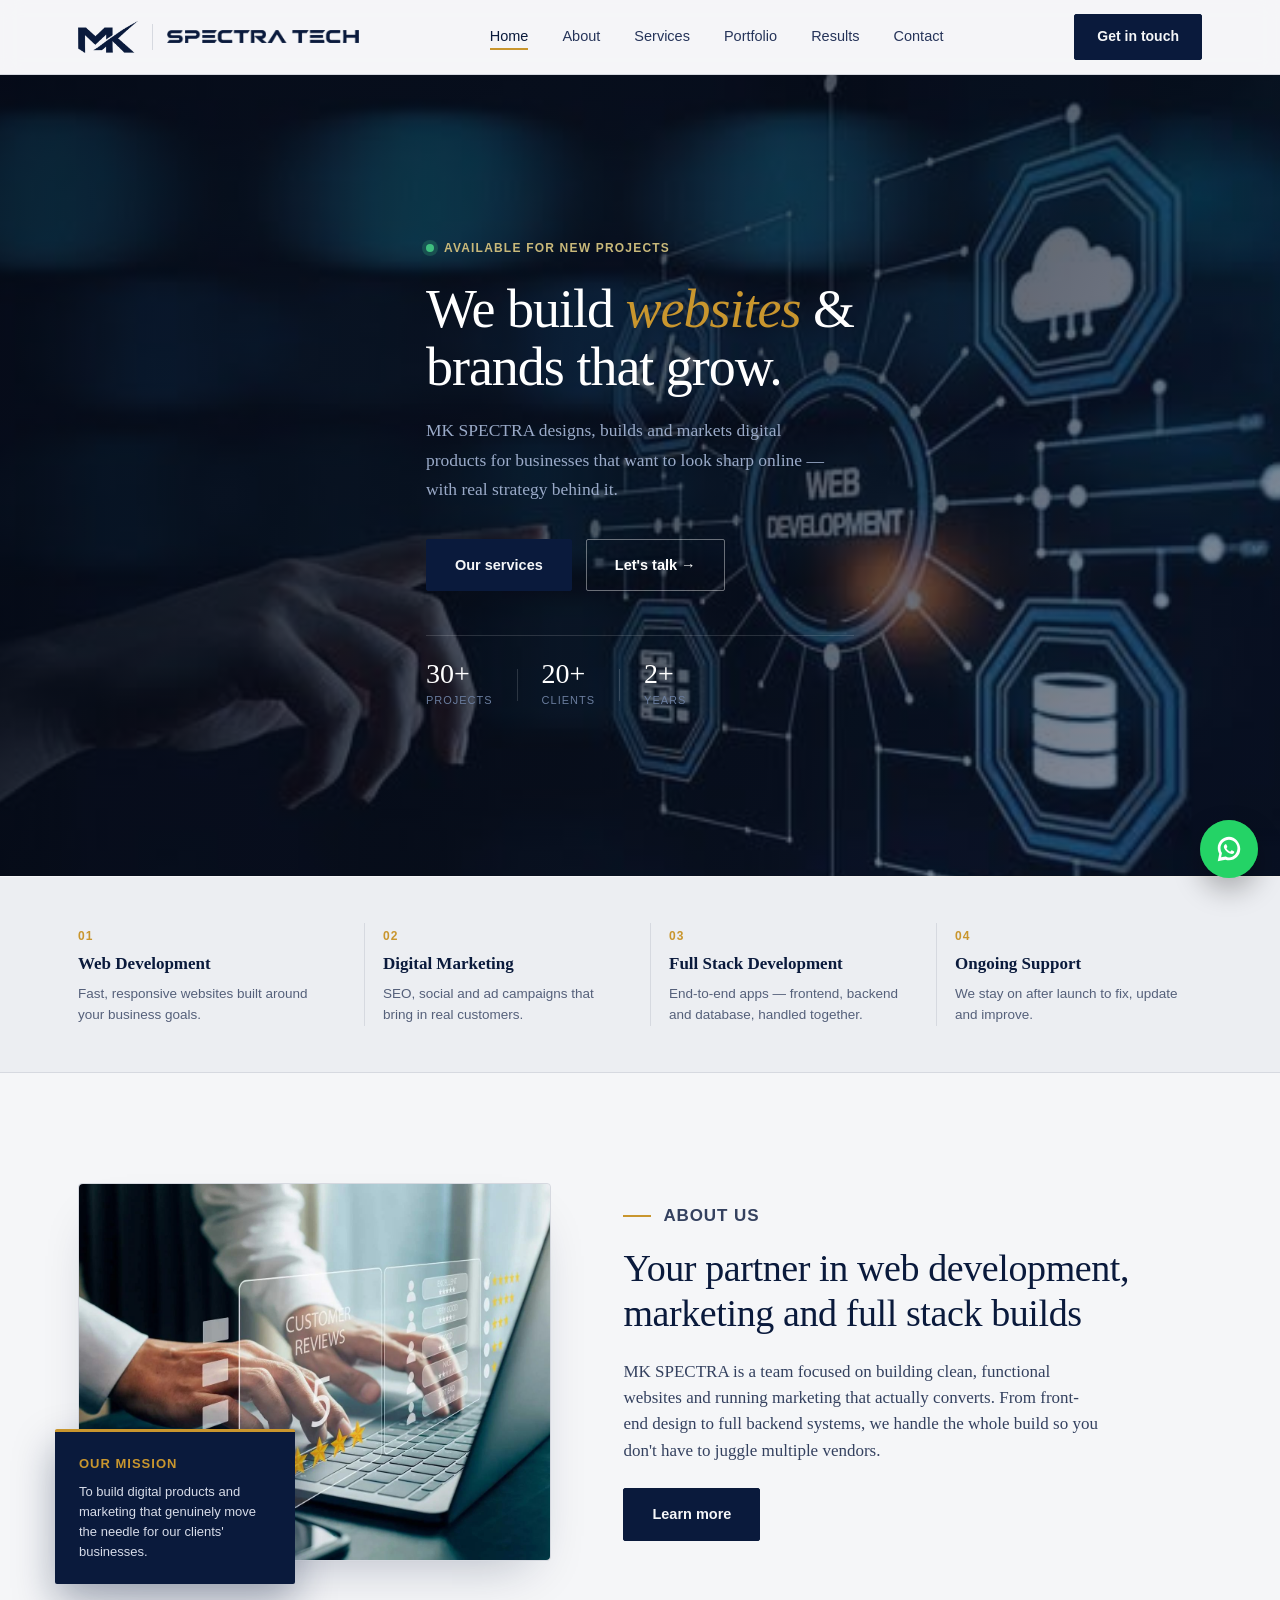
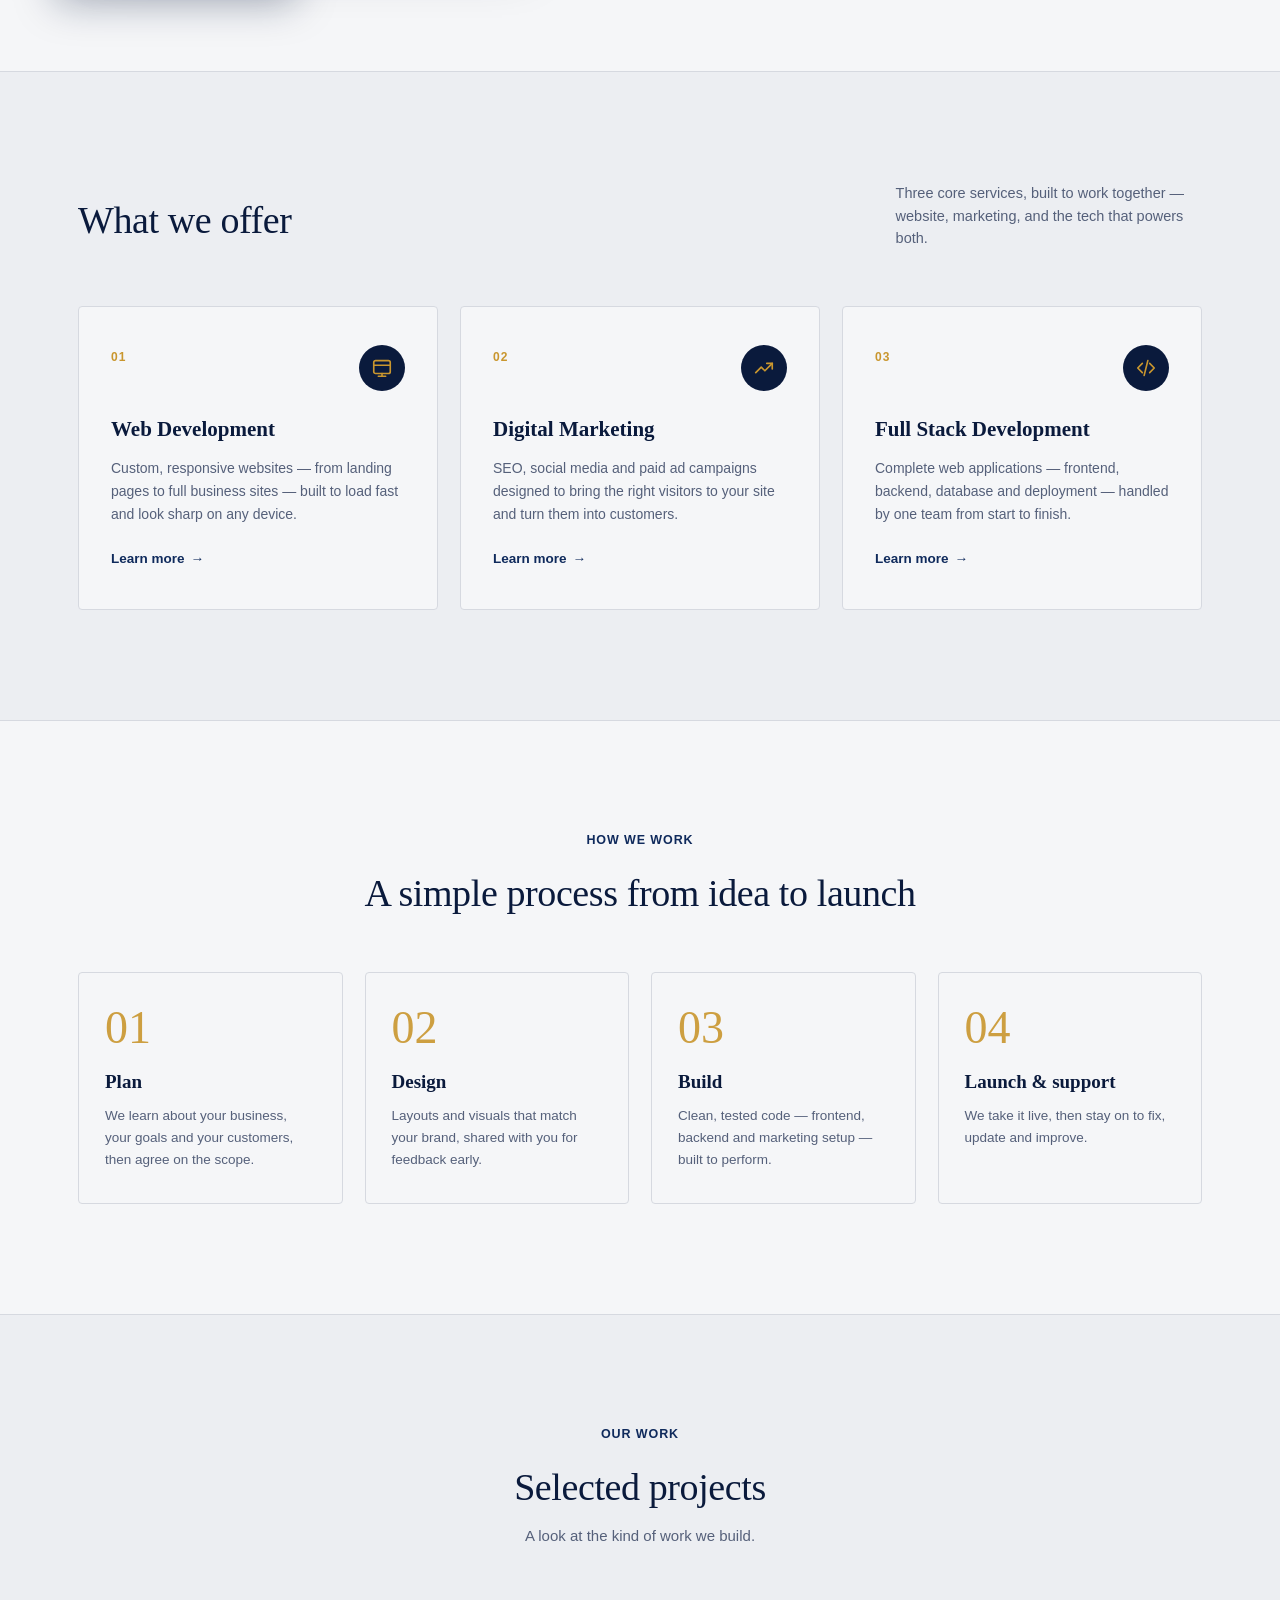
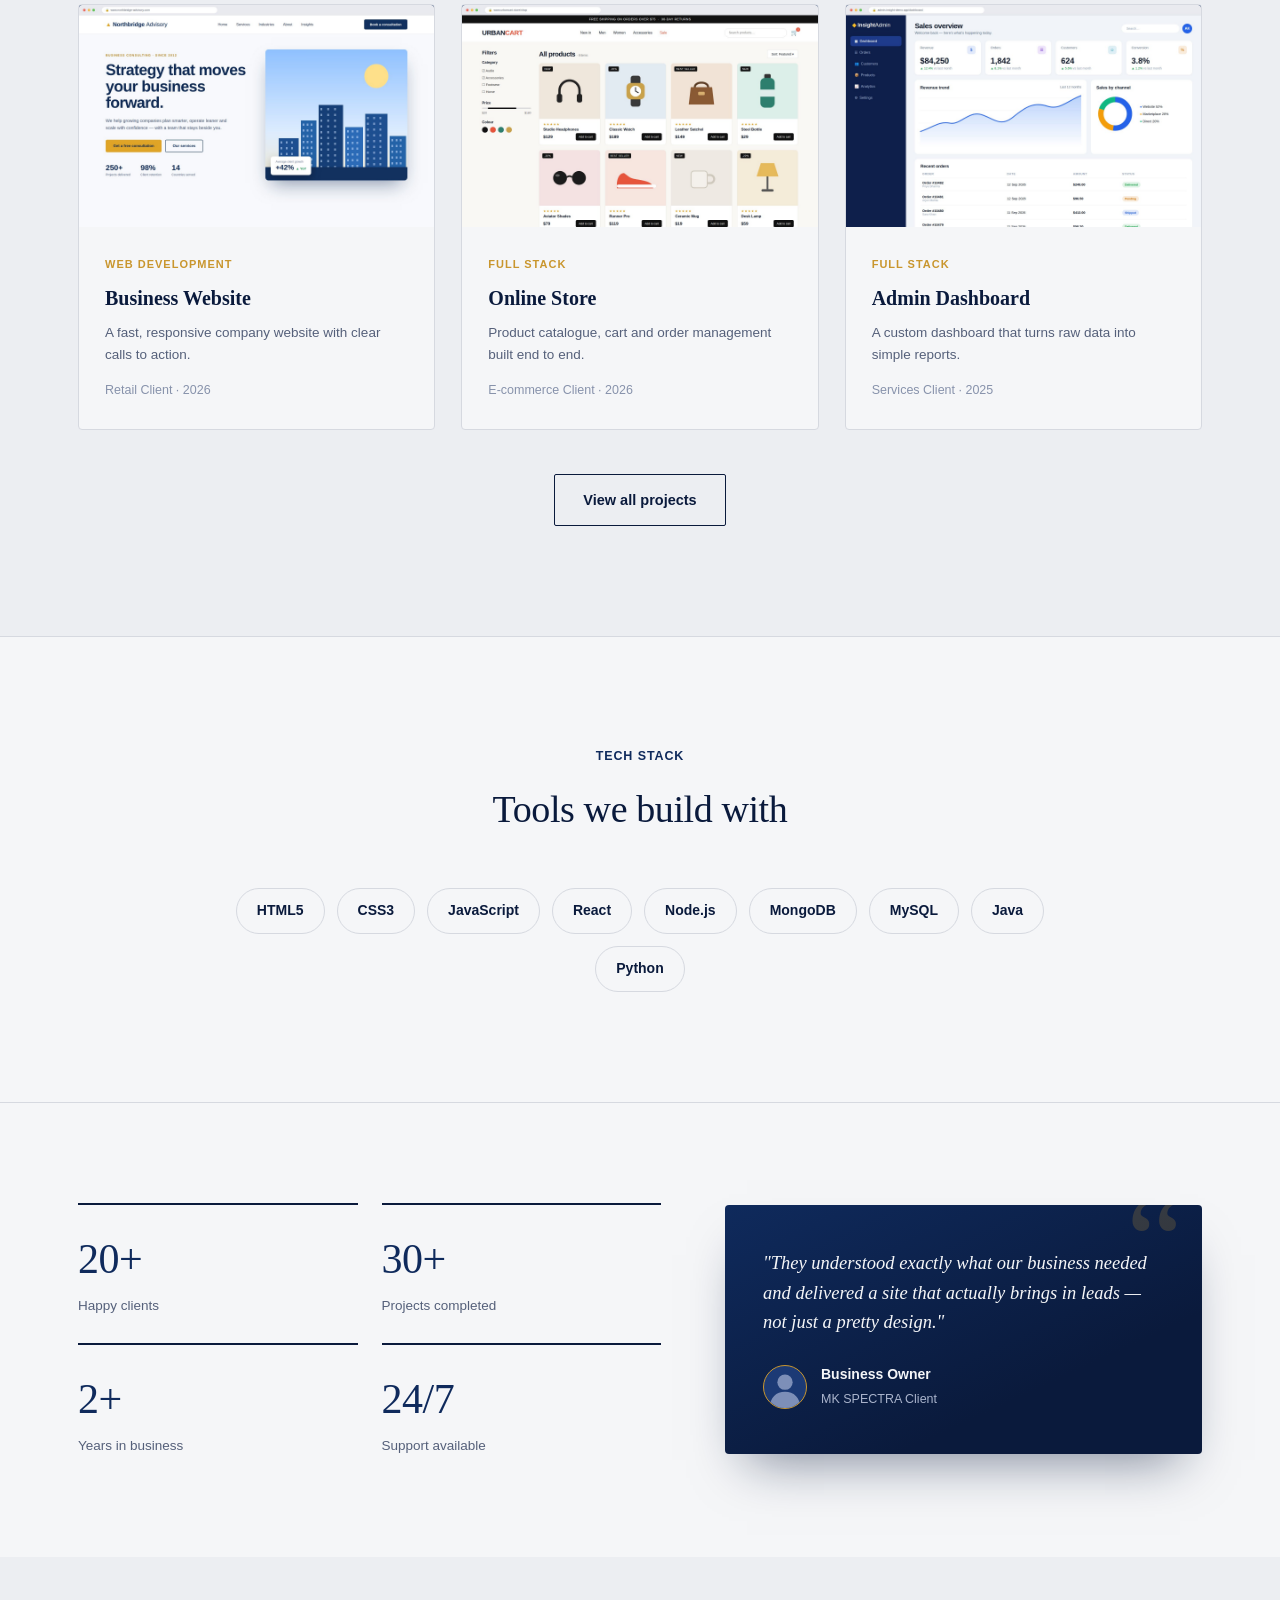
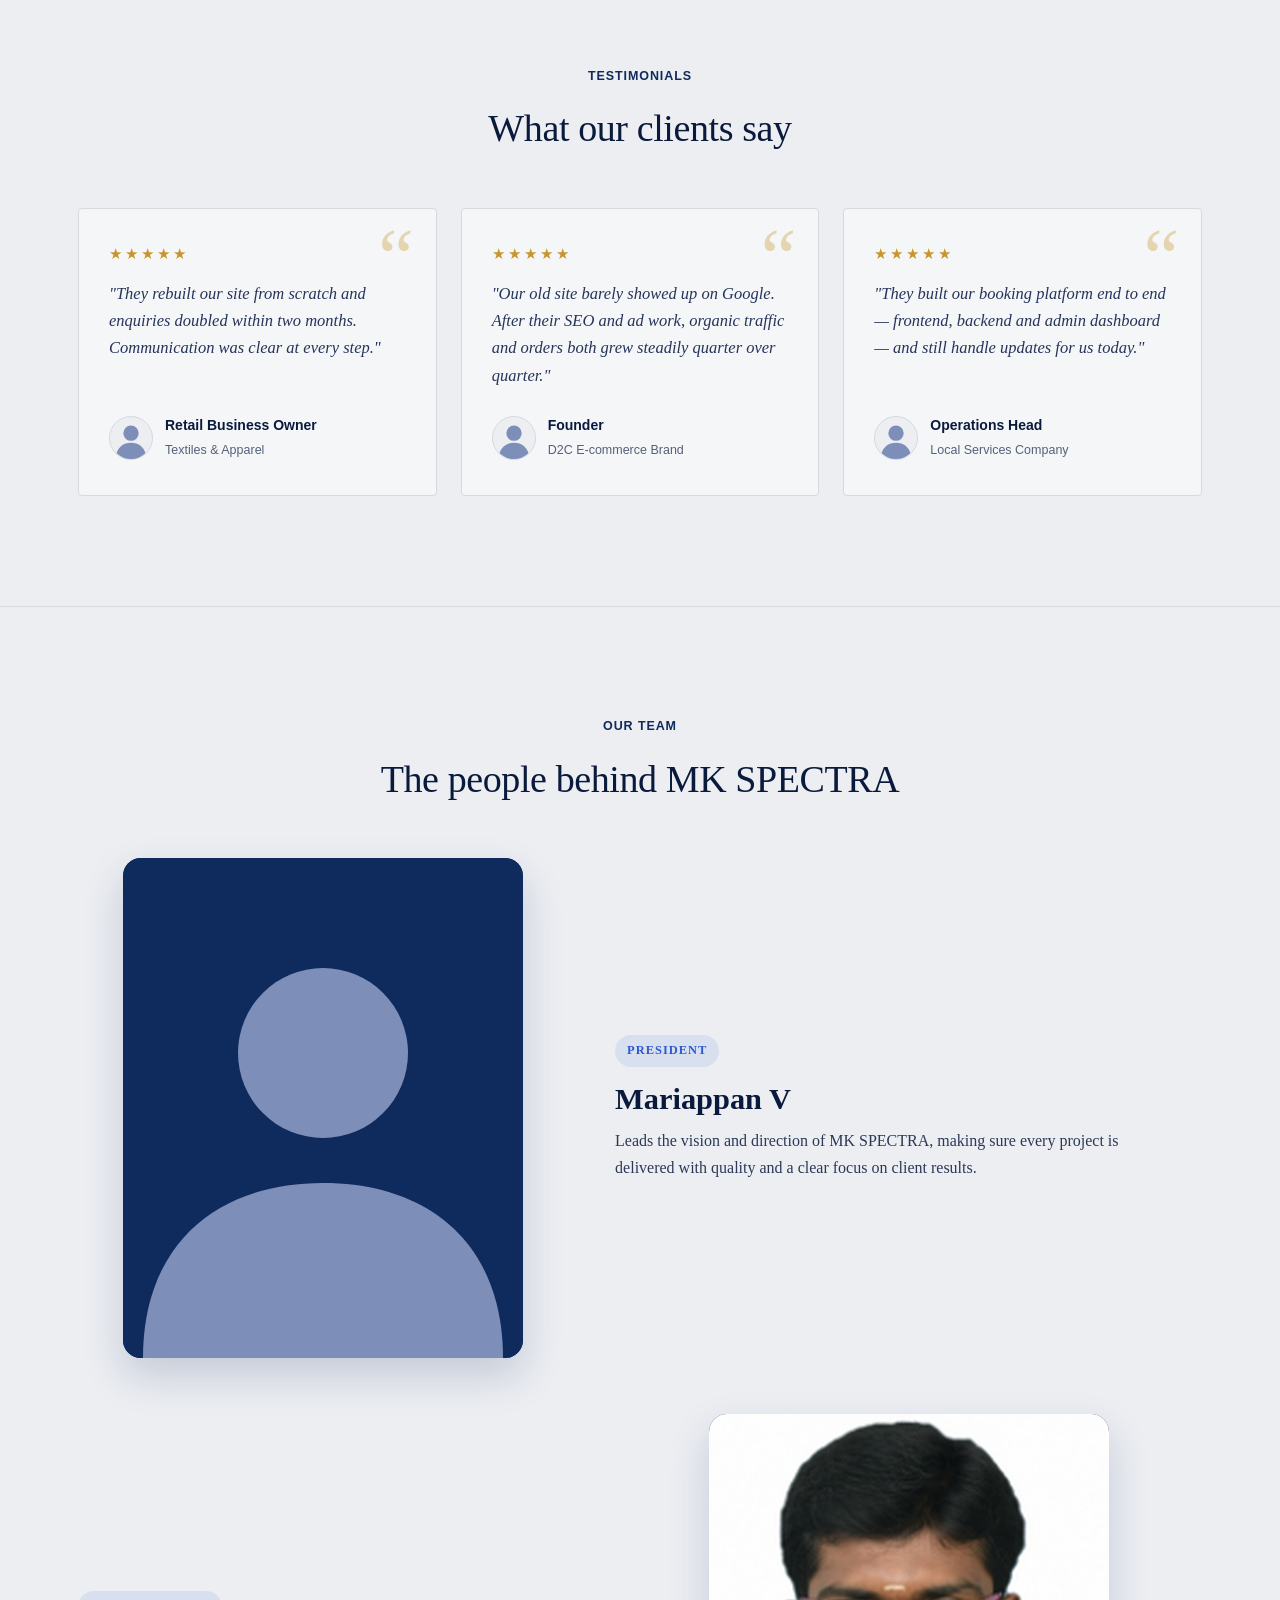
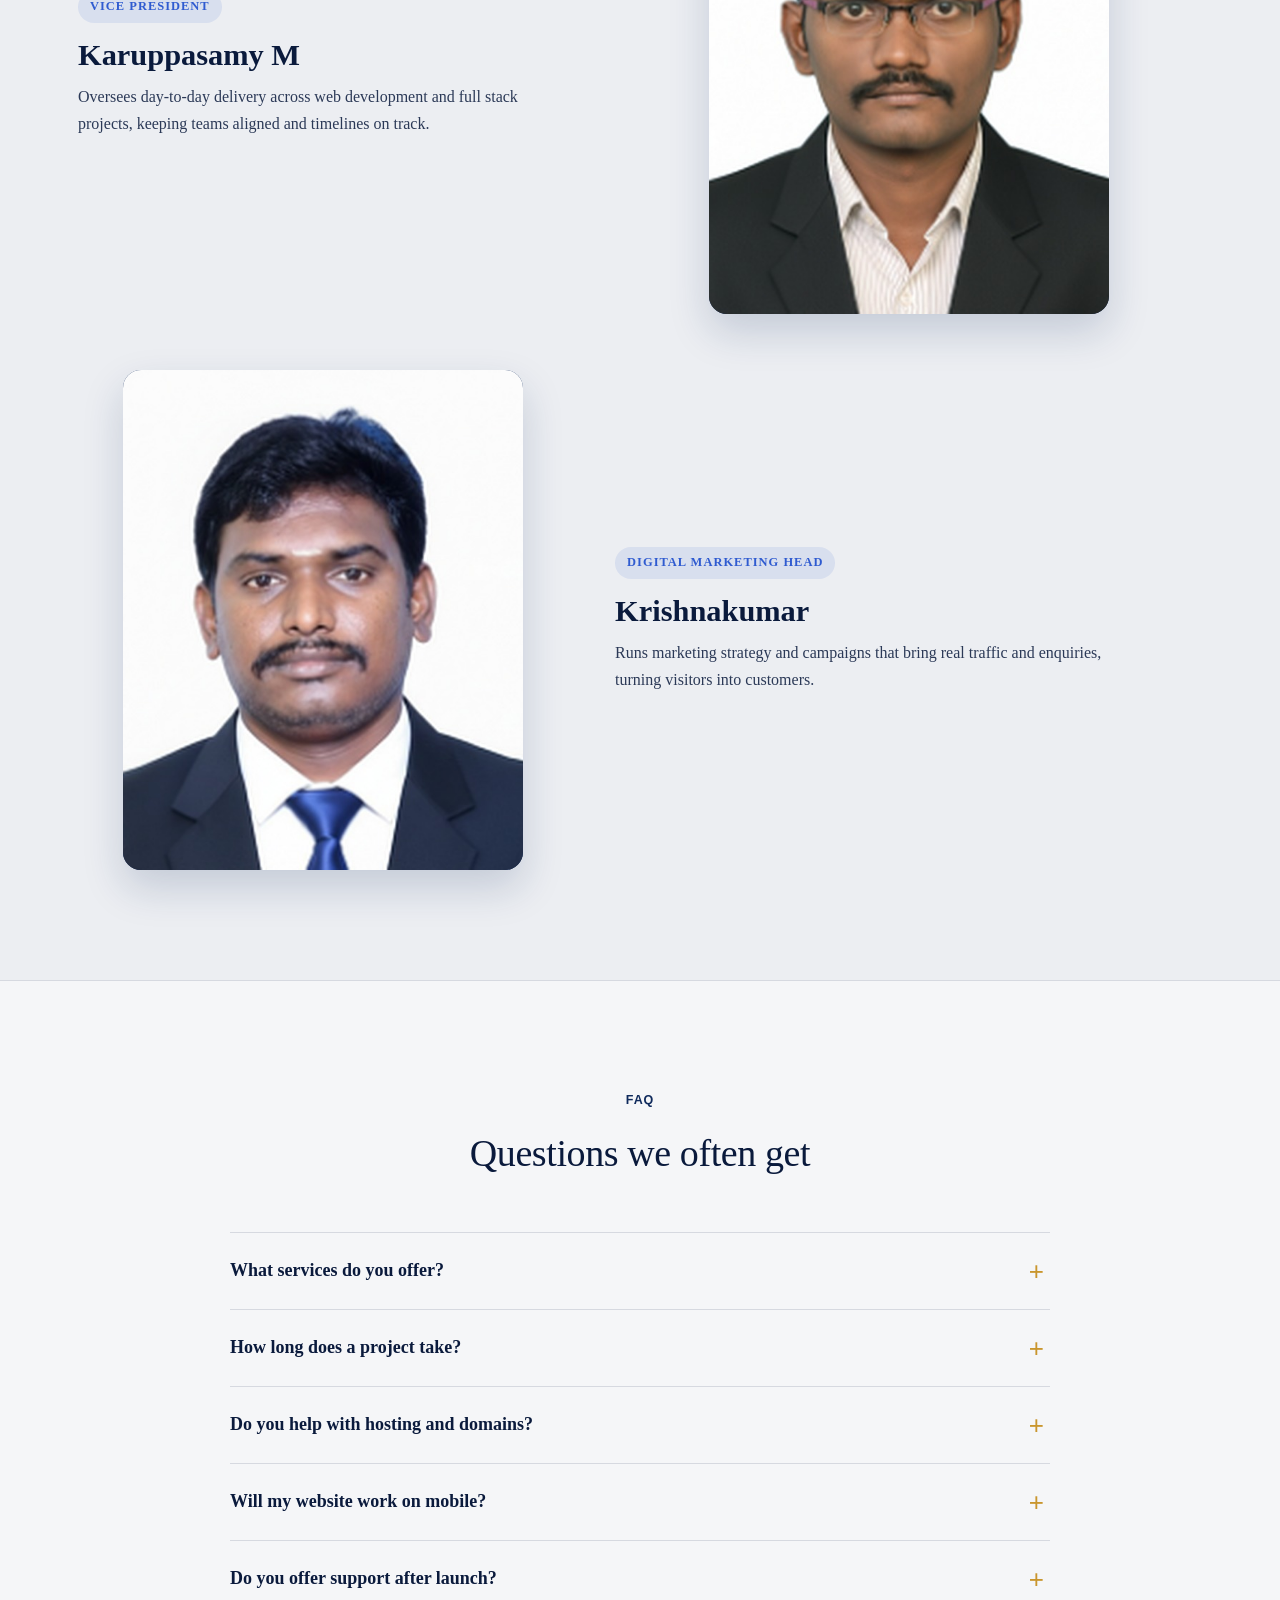
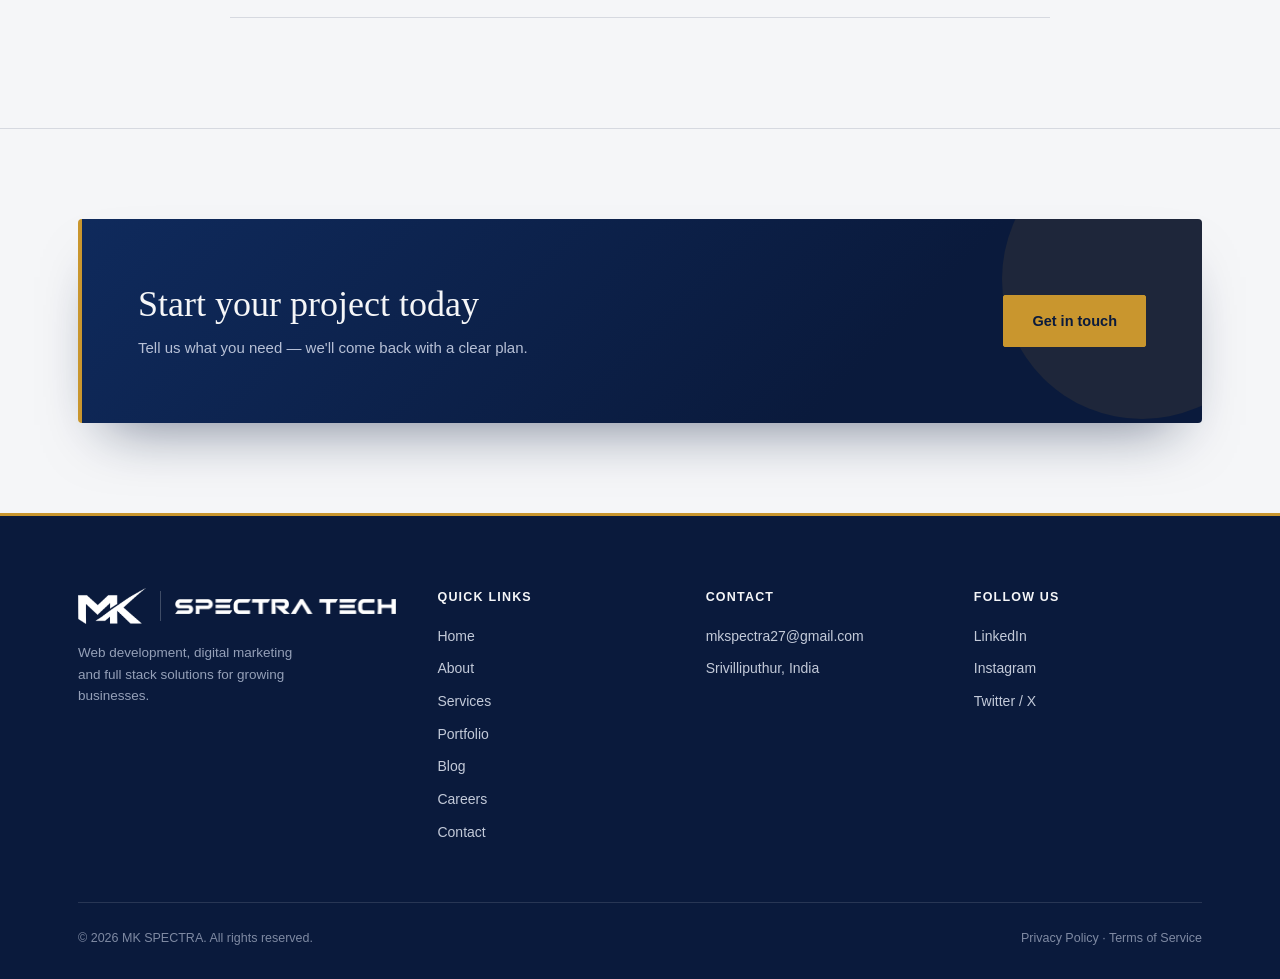
==== mk-spectra-complete/website/index.html @ 1b6141fc "MKSPECTRA" ====
<!DOCTYPE html>
<html lang="en">
<head>
<meta charset="UTF-8">
<meta name="viewport" content="width=device-width, initial-scale=1, viewport-fit=cover">
<title>MK SPECTRA — Web Development, Digital Marketing & Full Stack</title>
<meta name="description" content="MK SPECTRA builds websites and runs digital marketing for growing businesses. Web development, SEO, social media, ads and full stack applications.">
<meta name="theme-color" content="#0a1a3c">
<link rel="canonical" href="https://www.example.com/">
<link rel="icon" href="assets/mk-dark.png">
<meta property="og:type" content="website">
<meta property="og:site_name" content="MK SPECTRA">
<meta property="og:title" content="MK SPECTRA — Web Development, Digital Marketing & Full Stack">
<meta property="og:description" content="MK SPECTRA builds websites and runs digital marketing for growing businesses. Web development, SEO, social media, ads and full stack applications.">
<meta property="og:url" content="https://www.example.com/">
<meta property="og:image" content="https://www.example.com/assets/og-image.png">
<meta name="twitter:card" content="summary_large_image">
<meta name="twitter:title" content="MK SPECTRA — Web Development, Digital Marketing & Full Stack">
<meta name="twitter:description" content="MK SPECTRA builds websites and runs digital marketing for growing businesses. Web development, SEO, social media, ads and full stack applications.">
<meta name="twitter:image" content="https://www.example.com/assets/og-image.png">
<script type="application/ld+json">
{"@context":"https://schema.org","@type":"Organization","name":"MK SPECTRA","url":"https://www.example.com","logo":"https://www.example.com/assets/mk-dark.png"}
</script>
<link rel="stylesheet" href="styles.css">
</head>
<body>
<a class="skip" href="#main">Skip to content</a>
<header id="siteHeader">
  <div class="wrap nav">
    <a class="brand" href="#top" aria-label="MK Spectra Tech — home">
      <img class="brand-mark" src="assets/mk-dark.png" alt="MK">
      <span class="brand-sep" aria-hidden="true"></span>
      <img class="brand-word" src="assets/wm-name-dark.png" alt="Spectra Tech">
    </a>
    <nav id="siteNav" aria-label="Main"><ul><li><a href="#top" class="active">Home</a></li><li><a href="#about">About</a></li><li><a href="#services">Services</a></li><li><a href="#portfolio">Portfolio</a></li><li><a href="#proof">Results</a></li><li><a href="contact.html">Contact</a></li></ul></nav>
    <a class="cta-btn" href="contact.html">Get in touch</a>
    <button class="menu-toggle" id="menuToggle" aria-label="Menu" aria-expanded="false" aria-controls="siteNav">&#9776;</button>
  </div>
</header>
<main id="main"><section class="hero hero-bg" id="top">
  <img class="hero-bg-img" src="assets/hero/hero-tech.jpg" alt="Web development workspace" fetchpriority="high">
  <div class="hero-bg-overlay" aria-hidden="true"></div>
  <div class="wrap hero-bg-content reveal">
    <div class="hero-badge-row">
      <span class="hero-dot"></span>
      <span class="sans" style="font-size:12px;font-weight:600;letter-spacing:1.2px;text-transform:uppercase;color:#c9b97a;">Available for new projects</span>
    </div>
    <h1>We build <span class="accent">websites</span> &amp;<br>brands that grow.</h1>
    <p class="lede">MK SPECTRA designs, builds and markets digital products for businesses that want to look sharp online — with real strategy behind it.</p>
    <div class="btn-row">
      <a class="btn solid" href="#services">Our services</a>
      <a class="btn ghost" href="contact.html">Let's talk <span class="arr">→</span></a>
    </div>
    <div class="hero-stats">
      <div class="hstat"><strong>30+</strong><span>Projects</span></div>
      <div class="hstat-div"></div>
      <div class="hstat"><strong>20+</strong><span>Clients</span></div>
      <div class="hstat-div"></div>
      <div class="hstat"><strong>2+</strong><span>Years</span></div>
    </div>
  </div>
</section>

<section class="strip">
  <div class="wrap strip-grid">
    <div class="strip-item reveal">
      <div><span class="strip-num sans">01</span><h4>Web Development</h4><p>Fast, responsive websites built around your business goals.</p></div>
    </div>
    <div class="strip-item reveal" data-d="1">
      <div><span class="strip-num sans">02</span><h4>Digital Marketing</h4><p>SEO, social and ad campaigns that bring in real customers.</p></div>
    </div>
    <div class="strip-item reveal" data-d="2">
      <div><span class="strip-num sans">03</span><h4>Full Stack Development</h4><p>End-to-end apps — frontend, backend and database, handled together.</p></div>
    </div>
    <div class="strip-item reveal" data-d="3">
      <div><span class="strip-num sans">04</span><h4>Ongoing Support</h4><p>We stay on after launch to fix, update and improve.</p></div>
    </div>
  </div>
</section>

<section class="about" id="about">
  <div class="wrap about-grid">
    <div class="about-visual reveal">
      <img class="art" src="assets/about/about-team.jpg" alt="Our team working with customer reviews and ratings on a laptop" width="1500" height="1000" loading="lazy">
      <div class="mission-card">
        <h5>Our mission</h5>
        <p>To build digital products and marketing that genuinely move the needle for our clients' businesses.</p>
      </div>
    </div>
    <div class="about-copy reveal" data-d="2">
      <p class="eyebrow sans">About us</p>
      <h2>Your partner in web development, marketing and full stack builds</h2>
      <p>MK SPECTRA is a team focused on building clean, functional websites and running marketing that actually converts. From front-end design to full backend systems, we handle the whole build so you don't have to juggle multiple vendors.</p>
      <a class="btn solid" href="services.html" style="display:inline-block;margin-top:8px;">Learn more</a>
    </div>
  </div>
</section>

<section class="services" id="services">
  <div class="wrap">
    <div class="services-head reveal">
      <h2>What we offer</h2>
      <p class="sans">Three core services, built to work together — website, marketing, and the tech that powers both.</p>
    </div>
    <div class="services-grid">
      <div class="service-card reveal">
        <div class="svc-top"><p class="svc-index sans">01</p>
          <div class="svc-icon" aria-hidden="true"><svg viewBox="0 0 24 24" fill="none" stroke="currentColor" stroke-width="1.8" stroke-linecap="round" stroke-linejoin="round"><rect x="3" y="4" width="18" height="14" rx="2"/><path d="M3 9h18M8 21h8M12 18v3"/></svg></div></div>
        <h3>Web Development</h3>
        <p>Custom, responsive websites — from landing pages to full business sites — built to load fast and look sharp on any device.</p>
        <a class="learn" href="services.html#web">Learn more <span>→</span></a>
      </div>
      <div class="service-card reveal" data-d="1">
        <div class="svc-top"><p class="svc-index sans">02</p>
          <div class="svc-icon" aria-hidden="true"><svg viewBox="0 0 24 24" fill="none" stroke="currentColor" stroke-width="1.8" stroke-linecap="round" stroke-linejoin="round"><path d="M3 17l6-6 4 4 8-8"/><path d="M15 7h6v6"/></svg></div></div>
        <h3>Digital Marketing</h3>
        <p>SEO, social media and paid ad campaigns designed to bring the right visitors to your site and turn them into customers.</p>
        <a class="learn" href="services.html#marketing">Learn more <span>→</span></a>
      </div>
      <div class="service-card reveal" data-d="2">
        <div class="svc-top"><p class="svc-index sans">03</p>
          <div class="svc-icon" aria-hidden="true"><svg viewBox="0 0 24 24" fill="none" stroke="currentColor" stroke-width="1.8" stroke-linecap="round" stroke-linejoin="round"><path d="M8 7l-5 5 5 5M16 7l5 5-5 5M14 4l-4 16"/></svg></div></div>
        <h3>Full Stack Development</h3>
        <p>Complete web applications — frontend, backend, database and deployment — handled by one team from start to finish.</p>
        <a class="learn" href="services.html#fullstack">Learn more <span>→</span></a>
      </div>
    </div>
  </div>
</section>

<section class="sec" id="process">
  <div class="wrap">
    <div class="center-head reveal">
      <p class="eyebrow sans">How we work</p>
      <h2 class="title">A simple process from idea to launch</h2>
    </div>
    <div class="process-grid">
      <div class="step reveal"><div class="num">01</div><h3>Plan</h3><p>We learn about your business, your goals and your customers, then agree on the scope.</p></div>
      <div class="step reveal" data-d="1"><div class="num">02</div><h3>Design</h3><p>Layouts and visuals that match your brand, shared with you for feedback early.</p></div>
      <div class="step reveal" data-d="2"><div class="num">03</div><h3>Build</h3><p>Clean, tested code — frontend, backend and marketing setup — built to perform.</p></div>
      <div class="step reveal" data-d="3"><div class="num">04</div><h3>Launch &amp; support</h3><p>We take it live, then stay on to fix, update and improve.</p></div>
    </div>
  </div>
</section>
<section class="sec alt" id="portfolio">
  <div class="wrap">
    <div class="center-head reveal">
      <p class="eyebrow sans">Our work</p>
      <h2 class="title">Selected projects</h2>
      <p class="sub">A look at the kind of work we build.</p>
    </div>
    <div class="port-grid"><article class="port-card reveal" data-d="0" data-cat="web">
        <div class="thumb"><svg viewBox="0 0 320 200" preserveAspectRatio="xMidYMid slice" role="img" aria-hidden="true"><rect width="320" height="200" fill="#0f2a5c"/><rect width="320" height="200" fill="#000" opacity=".12"/><rect x="34" y="26" width="252" height="156" rx="7" fill="#f5f6f8"/><path d="M34 33a7 7 0 0 1 7-7h238a7 7 0 0 1 7 7v14H34z" fill="#dfe4ee"/>
        <circle cx="46" cy="36" r="3" fill="#e0665a"/><circle cx="56" cy="36" r="3" fill="#e2b455"/><circle cx="66" cy="36" r="3" fill="#5bbf85"/>
        <rect x="48" y="62" width="90" height="8" rx="4" fill="#0a1a3c"/><rect x="48" y="76" width="70" height="8" rx="4" fill="#0a1a3c"/><rect x="48" y="94" width="100" height="4" rx="2" fill="#aeb6c8"/><rect x="48" y="104" width="84" height="4" rx="2" fill="#aeb6c8"/>
        <rect x="48" y="120" width="44" height="14" rx="2" fill="#c9962e"/><rect x="170" y="60" width="102" height="74" rx="5" fill="#0f2a5c"/><path d="M170 118l28-24 22 15 24-28 28 24v29H170z" fill="#1c3a75"/><circle cx="250" cy="76" r="8" fill="#c9962e"/>
        <rect x="48" y="146" width="70" height="22" rx="4" fill="#e9ecf3"/><rect x="126" y="146" width="70" height="22" rx="4" fill="#e9ecf3"/><rect x="204" y="146" width="68" height="22" rx="4" fill="#e9ecf3"/></svg><img class="shot" src="assets/portfolio/project-1.jpg" alt="Business Website — project screenshot" loading="lazy" onerror="this.remove()"></div>
        <div class="port-body"><span class="tag-chip">Web Development</span><h3>Business Website</h3><p>A fast, responsive company website with clear calls to action.</p><p class="meta">Retail Client &middot; 2026</p></div>
      </article><article class="port-card reveal" data-d="1" data-cat="fullstack">
        <div class="thumb"><svg viewBox="0 0 320 200" preserveAspectRatio="xMidYMid slice" role="img" aria-hidden="true"><rect width="320" height="200" fill="#0f2a5c"/><rect width="320" height="200" fill="#000" opacity=".12"/><rect x="34" y="16" width="252" height="16" rx="8" fill="#f5f6f8" opacity=".9"/><circle cx="270" cy="24" r="6" fill="#c9962e"/><rect x="34" y="42" width="76" height="58" rx="5" fill="#f5f6f8"/><rect x="42" y="50" width="60" height="30" rx="3" fill="#c9962e" opacity=".9"/><rect x="42" y="86" width="38" height="4" rx="2" fill="#0a1a3c"/><rect x="34" y="110" width="76" height="58" rx="5" fill="#f5f6f8"/><rect x="42" y="118" width="60" height="30" rx="3" fill="#1c3a75" opacity=".9"/><rect x="42" y="154" width="38" height="4" rx="2" fill="#0a1a3c"/><rect x="122" y="42" width="76" height="58" rx="5" fill="#f5f6f8"/><rect x="130" y="50" width="60" height="30" rx="3" fill="#1c3a75" opacity=".9"/><rect x="130" y="86" width="38" height="4" rx="2" fill="#0a1a3c"/><rect x="122" y="110" width="76" height="58" rx="5" fill="#f5f6f8"/><rect x="130" y="118" width="60" height="30" rx="3" fill="#c9962e" opacity=".9"/><rect x="130" y="154" width="38" height="4" rx="2" fill="#0a1a3c"/><rect x="210" y="42" width="76" height="58" rx="5" fill="#f5f6f8"/><rect x="218" y="50" width="60" height="30" rx="3" fill="#c9962e" opacity=".9"/><rect x="218" y="86" width="38" height="4" rx="2" fill="#0a1a3c"/><rect x="210" y="110" width="76" height="58" rx="5" fill="#f5f6f8"/><rect x="218" y="118" width="60" height="30" rx="3" fill="#1c3a75" opacity=".9"/><rect x="218" y="154" width="38" height="4" rx="2" fill="#0a1a3c"/></svg><img class="shot" src="assets/portfolio/project-2.jpg" alt="Online Store — project screenshot" loading="lazy" onerror="this.remove()"></div>
        <div class="port-body"><span class="tag-chip">Full Stack</span><h3>Online Store</h3><p>Product catalogue, cart and order management built end to end.</p><p class="meta">E-commerce Client &middot; 2026</p></div>
      </article><article class="port-card reveal" data-d="2" data-cat="fullstack">
        <div class="thumb"><svg viewBox="0 0 320 200" preserveAspectRatio="xMidYMid slice" role="img" aria-hidden="true"><rect width="320" height="200" fill="#0f2a5c"/><rect width="320" height="200" fill="#000" opacity=".12"/><rect x="34" y="24" width="252" height="152" rx="7" fill="#0a1a3c"/><rect x="48" y="38" width="70" height="8" rx="4" fill="#c9962e"/><rect x="62" y="120" width="20" height="30" rx="3" fill="#f5f6f8" opacity="0.85"/><rect x="96" y="98" width="20" height="52" rx="3" fill="#f5f6f8" opacity="0.85"/><rect x="130" y="106" width="20" height="44" rx="3" fill="#f5f6f8" opacity="0.85"/><rect x="164" y="80" width="20" height="70" rx="3" fill="#f5f6f8" opacity="0.85"/><rect x="198" y="62" width="20" height="88" rx="3" fill="#f5f6f8" opacity="0.85"/><rect x="232" y="46" width="20" height="104" rx="3" fill="#c9962e" opacity="1"/><path d="M62 120L96 100 130 108 164 80 198 88 232 56" fill="none" stroke="#5bbf85" stroke-width="3" stroke-linecap="round" stroke-linejoin="round"/><line x1="48" y1="152" x2="272" y2="152" stroke="#fff" opacity=".25"/></svg><img class="shot" src="assets/portfolio/project-3.jpg" alt="Admin Dashboard — project screenshot" loading="lazy" onerror="this.remove()"></div>
        <div class="port-body"><span class="tag-chip">Full Stack</span><h3>Admin Dashboard</h3><p>A custom dashboard that turns raw data into simple reports.</p><p class="meta">Services Client &middot; 2025</p></div>
      </article></div>
    <div class="more-row"><a class="btn outline" href="portfolio.html">View all projects</a></div>
  </div>
</section>
<section class="sec" id="tech">
  <div class="wrap">
    <div class="center-head reveal">
      <p class="eyebrow sans">Tech stack</p>
      <h2 class="title">Tools we build with</h2>
    </div>
    <div class="tech-wrap reveal"><span class="chip">HTML5</span><span class="chip">CSS3</span><span class="chip">JavaScript</span><span class="chip">React</span><span class="chip">Node.js</span><span class="chip">MongoDB</span><span class="chip">MySQL</span><span class="chip">Java</span><span class="chip">Python</span></div>
  </div>
</section>
<section class="proof" id="proof">
  <div class="wrap proof-grid">
    <div class="stats-row">
      <div class="stat reveal"><h3>20+</h3><p class="sans">Happy clients</p></div>
      <div class="stat reveal" data-d="1"><h3>30+</h3><p class="sans">Projects completed</p></div>
      <div class="stat reveal" data-d="2"><h3>2+</h3><p class="sans">Years in business</p></div>
      <div class="stat reveal" data-d="3"><h3>24/7</h3><p class="sans">Support available</p></div>
    </div>
    <div class="quote reveal" data-d="2">
      <p class="qtext">"They understood exactly what our business needed and delivered a site that actually brings in leads — not just a pretty design."</p>
      <div class="who">
        <div class="who-avatar"><svg viewBox="0 0 44 44" aria-hidden="true"><circle cx="22" cy="17" r="8" fill="#7d8fb8"/><path d="M6 44c0-11 7-17 16-17s16 6 16 17z" fill="#7d8fb8"/></svg></div>
        <div><strong>Business Owner</strong><span>MK SPECTRA Client</span></div>
      </div>
    </div>
  </div>
</section>

<section class="sec alt" id="testimonials">
  <div class="wrap">
    <div class="center-head reveal">
      <p class="eyebrow sans">Testimonials</p>
      <h2 class="title">What our clients say</h2>
    </div>
    <div class="test-grid"><div class="test-card reveal" data-d="0">
        <div><div class="stars" aria-label="5 stars">&#9733;&#9733;&#9733;&#9733;&#9733;</div>
        <p class="t">"They rebuilt our site from scratch and enquiries doubled within two months. Communication was clear at every step."</p></div>
        <div class="who"><div class="who-avatar"><svg viewBox="0 0 44 44" aria-hidden="true"><circle cx="22" cy="17" r="8" fill="#7d8fb8"/><path d="M6 44c0-11 7-17 16-17s16 6 16 17z" fill="#7d8fb8"/></svg></div><div><strong>Retail Business Owner</strong><span>Textiles &amp; Apparel</span></div></div>
      </div><div class="test-card reveal" data-d="1">
        <div><div class="stars" aria-label="5 stars">&#9733;&#9733;&#9733;&#9733;&#9733;</div>
        <p class="t">"Our old site barely showed up on Google. After their SEO and ad work, organic traffic and orders both grew steadily quarter over quarter."</p></div>
        <div class="who"><div class="who-avatar"><svg viewBox="0 0 44 44" aria-hidden="true"><circle cx="22" cy="17" r="8" fill="#7d8fb8"/><path d="M6 44c0-11 7-17 16-17s16 6 16 17z" fill="#7d8fb8"/></svg></div><div><strong>Founder</strong><span>D2C E-commerce Brand</span></div></div>
      </div><div class="test-card reveal" data-d="2">
        <div><div class="stars" aria-label="5 stars">&#9733;&#9733;&#9733;&#9733;&#9733;</div>
        <p class="t">"They built our booking platform end to end — frontend, backend and admin dashboard — and still handle updates for us today."</p></div>
        <div class="who"><div class="who-avatar"><svg viewBox="0 0 44 44" aria-hidden="true"><circle cx="22" cy="17" r="8" fill="#7d8fb8"/><path d="M6 44c0-11 7-17 16-17s16 6 16 17z" fill="#7d8fb8"/></svg></div><div><strong>Operations Head</strong><span>Local Services Company</span></div></div>
      </div></div>
  </div>
</section>
<section class="sec alt" id="team">
  <style>
    #team .tm-list{display:flex;flex-direction:column;gap:56px;margin-top:40px}
    #team .tm-row{display:grid;grid-template-columns:minmax(0,5fr) minmax(0,6fr);gap:48px;align-items:center}
    #team .tm-row.tm-rev .tm-photo{order:2}
    #team .tm-photo{position:relative;aspect-ratio:4/5;width:100%;max-width:400px;justify-self:center;border-radius:18px;overflow:hidden;background:#0f2a5c;box-shadow:0 18px 40px rgba(15,42,92,.18)}
    #team .tm-photo svg,#team .tm-photo img{width:100%;height:100%;object-fit:cover;object-position:center top;display:block}
    #team .tm-info{max-width:520px}
    #team .tm-rev .tm-info{margin-left:auto}
    #team .tm-role{display:inline-block;font-size:.78rem;font-weight:600;letter-spacing:.08em;text-transform:uppercase;color:#2f5bd0;background:rgba(47,91,208,.1);padding:6px 12px;border-radius:999px}
    #team .tm-info h3{font-size:1.9rem;line-height:1.2;margin:14px 0 10px}
    #team .tm-info p{line-height:1.7;opacity:.85;margin:0}
    @media (max-width:820px){
      #team .tm-list{gap:40px}
      #team .tm-row{grid-template-columns:1fr;gap:20px}
      #team .tm-row.tm-rev .tm-photo{order:0}
      #team .tm-rev .tm-info{margin-left:0}
    }
  </style>
  <div class="wrap">
    <div class="center-head reveal">
      <p class="eyebrow sans">Our team</p>
      <h2 class="title">The people behind MK SPECTRA</h2>
    </div>
    <div class="tm-list">
    <article class="tm-row reveal" data-d="0">
      <div class="tm-photo"><svg viewBox="0 0 200 200" preserveAspectRatio="xMidYMid slice" aria-hidden="true"><rect width="200" height="200" fill="#0f2a5c"/><circle cx="100" cy="78" r="34" fill="#7d8fb8"/><path d="M28 200c0-46 30-70 72-70s72 24 72 70z" fill="#7d8fb8"/></svg></div>
      <div class="tm-info">
        <span class="tm-role">President</span>
        <h3>Mariappan V</h3>
        <p>Leads the vision and direction of MK SPECTRA, making sure every project is delivered with quality and a clear focus on client results.</p>
      </div>
    </article>
    <article class="tm-row tm-rev reveal" data-d="1">
      <div class="tm-photo"><img src="assets/team/karuppasamy.jpg" alt="Karuppasamy M, Vice President" width="696" height="696" loading="lazy"></div>
      <div class="tm-info">
        <span class="tm-role">Vice President</span>
        <h3>Karuppasamy M</h3>
        <p>Oversees day-to-day delivery across web development and full stack projects, keeping teams aligned and timelines on track.</p>
      </div>
    </article>
    <article class="tm-row reveal" data-d="2">
      <div class="tm-photo"><img src="assets/team/krishnakumar.jpg" alt="Krishnakumar, Digital Marketing Head" width="696" height="696" loading="lazy"></div>
      <div class="tm-info">
        <span class="tm-role">Digital Marketing Head</span>
        <h3>Krishnakumar</h3>
        <p>Runs marketing strategy and campaigns that bring real traffic and enquiries, turning visitors into customers.</p>
      </div>
    </article>
    </div>
  </div>
</section>
<section class="sec" id="faq">
  <div class="wrap">
    <div class="center-head reveal">
      <p class="eyebrow sans">FAQ</p>
      <h2 class="title">Questions we often get</h2>
    </div>
    <div class="faq-list reveal"><details><summary>What services do you offer?</summary><p>We build websites and web applications, run digital marketing (SEO, social media and paid ads), and handle full stack development from frontend to database.</p></details><details><summary>How long does a project take?</summary><p>It depends on the size of the project. After our first conversation we share a clear schedule so you know what to expect.</p></details><details><summary>Do you help with hosting and domains?</summary><p>Yes. We can help you choose and set up hosting and a domain name, or work with the ones you already have.</p></details><details><summary>Will my website work on mobile?</summary><p>Yes. Every site we build is responsive, so it looks and works well on phones, tablets and desktops.</p></details><details><summary>Do you offer support after launch?</summary><p>Yes. We stay on after launch to fix issues, make updates and keep improving your site.</p></details></div>
  </div>
</section>
<section class="cta-sec">
  <div class="wrap">
    <div class="cta-card reveal">
      <div>
        <h2>Start your project today</h2>
        <p>Tell us what you need — we'll come back with a clear plan.</p>
      </div>
      <a class="btn solid" href="contact.html">Get in touch</a>
    </div>
  </div>
</section>
</main>
<footer id="contact">
  <div class="wrap">
    <div class="footer-grid">
      <div>
        <div class="foot-brand">
          <img class="brand-mark" src="assets/mk-light.png" alt="MK">
          <span class="brand-sep" aria-hidden="true"></span>
          <img class="brand-word" style="height:15px" src="assets/wm-name-light.png" alt="Spectra Tech">
        </div>
        <p class="tag">Web development, digital marketing and full stack solutions for growing businesses.</p>
      </div>
      <div>
        <h5>Quick links</h5>
        <ul>
          <li><a href="index.html">Home</a></li>
          <li><a href="index.html#about">About</a></li>
          <li><a href="services.html">Services</a></li>
          <li><a href="portfolio.html">Portfolio</a></li>
          <li><a href="blog.html">Blog</a></li>
          <li><a href="careers.html">Careers</a></li>
          <li><a href="contact.html">Contact</a></li>
        </ul>
      </div>
      <div>
        <h5>Contact</h5>
        <ul>
          <li><a href="mailto:mkspectra27@gmail.com">mkspectra27@gmail.com</a></li>
          <li>Srivilliputhur, India</li>
        </ul>
      </div>
      <div>
        <h5>Follow us</h5>
        <ul>
          <li><a href="#">LinkedIn</a></li>
          <li><a href="#">Instagram</a></li>
          <li><a href="#">Twitter / X</a></li>
        </ul>
      </div>
    </div>
    <div class="bottom-bar">
      <span>&copy; 2026 MK SPECTRA. All rights reserved.</span>
      <span><a href="privacy.html">Privacy Policy</a> &middot; <a href="terms.html">Terms of Service</a></span>
    </div>
  </div>
</footer>
<script src="script.js"></script>
</body>
</html>
---- mk-spectra-complete/website/styles.css ----
:root{
    --ink:#0a1a3c;
    --paper:#f5f6f8;
    --paper-2:#eceef2;
    --moss:#0f2a5c;
    --moss-2:#0a1a3c;
    --gold:#c9962e;
    --line:#d6d9e0;
    --white:#ffffff;
    --muted:#55607a;
    --radius-s:2px;
    --radius-m:4px;
    --ease:cubic-bezier(.2,.7,.2,1);
    box-sizing:border-box;
  }
  *{box-sizing:inherit;margin:0;padding:0;}
  html{scroll-padding-top:84px;scroll-behavior:smooth;}
  body{
    background:var(--paper);
    color:var(--ink);
    font-family:"Iowan Old Style","Palatino Linotype",Palatino,Georgia,serif;
    line-height:1.55;
    -webkit-font-smoothing:antialiased;
    text-rendering:optimizeLegibility;
  }
  .sans{font-family:"Segoe UI",Helvetica,Arial,sans-serif;}
  a{color:inherit;text-decoration:none;}
  img,svg{max-width:100%;display:block;}
  .wrap{max-width:1180px;margin:0 auto;padding:0 28px;}
  :focus-visible{outline:2px solid var(--gold);outline-offset:3px;border-radius:2px;}
  ::selection{background:var(--gold);color:var(--ink);}

  /* ---------- HEADER ---------- */
  header{
    position:sticky;top:0;z-index:50;
    background:rgba(245,246,248,0.9);
    -webkit-backdrop-filter:saturate(160%) blur(10px);backdrop-filter:saturate(160%) blur(10px);
    border-bottom:1px solid var(--line);
    padding-top:env(safe-area-inset-top,0px);
    transition:box-shadow .3s var(--ease);
  }
  header.scrolled{box-shadow:0 8px 30px rgba(10,26,60,.08);}
  .nav{display:flex;align-items:center;justify-content:space-between;padding-top:14px;padding-bottom:14px;gap:24px;position:relative;}
  .brand{display:flex;align-items:center;gap:14px;flex-shrink:0;}
  .brand-mark{height:32px;width:auto;}
  .brand-sep{width:1px;height:26px;background:var(--line);}
  .brand-word{height:13px;width:auto;}
  nav ul{list-style:none;display:flex;gap:34px;}
  nav ul a{
    font-family:"Segoe UI",sans-serif;font-size:14.5px;position:relative;padding:6px 0;
    color:#26345a;transition:color .2s;
  }
  nav ul a::after{
    content:"";position:absolute;left:0;right:0;bottom:0;height:2px;background:var(--gold);
    transform:scaleX(0);transform-origin:left;transition:transform .3s var(--ease);
  }
  nav ul a:hover,nav ul a.active{color:var(--ink);}
  nav ul a:hover::after,nav ul a.active::after{transform:scaleX(1);}
  .cta-btn{
    font-family:"Segoe UI",sans-serif;font-size:14px;font-weight:600;
    background:var(--ink);color:var(--paper);
    padding:11px 22px;border-radius:var(--radius-s);
    border:1px solid var(--ink);white-space:nowrap;
    transition:background .25s,border-color .25s,transform .25s var(--ease),box-shadow .25s;
  }
  .cta-btn:hover{background:var(--moss);border-color:var(--moss);transform:translateY(-1px);box-shadow:0 8px 20px rgba(10,26,60,.22);}
  .menu-toggle{
    display:none;background:none;border:1px solid var(--line);border-radius:var(--radius-s);
    width:42px;height:42px;font-size:20px;color:var(--ink);cursor:pointer;
    transition:background .2s;
  }
  .menu-toggle:hover{background:var(--paper-2);}

  /* ---------- HERO ---------- */
  .hero{
    padding:84px 0 96px;
    border-bottom:1px solid var(--line);
    background:
      radial-gradient(900px 420px at 88% -10%, rgba(201,150,46,.10), transparent 60%),
      radial-gradient(700px 400px at -10% 110%, rgba(15,42,92,.07), transparent 60%),
      var(--paper);
  }
  .hero-grid{display:grid;grid-template-columns:1.1fr 0.9fr;gap:64px;align-items:center;}
  .eyebrow{
    font-family:"Segoe UI",sans-serif;font-size:12.5px;font-weight:600;color:var(--moss);
    letter-spacing:.9px;text-transform:uppercase;margin-bottom:20px;
    display:flex;align-items:center;gap:12px;
  }
  .eyebrow::before{content:"";width:28px;height:2px;background:var(--gold);flex-shrink:0;}
  h1{font-size:54px;line-height:1.07;font-weight:400;letter-spacing:-0.8px;margin-bottom:24px;}
  h1 .accent{color:var(--gold);font-style:italic;}
  .hero p.lede{font-size:18.5px;color:#34415f;max-width:46ch;margin-bottom:36px;line-height:1.6;}
  .btn-row{display:flex;gap:14px;flex-wrap:wrap;}
  .btn{
    font-family:"Segoe UI",sans-serif;font-size:14.5px;font-weight:600;
    padding:14px 28px;border-radius:var(--radius-s);border:1px solid var(--ink);
    transition:background .25s,color .25s,border-color .25s,transform .25s var(--ease),box-shadow .25s;
    display:inline-block;
  }
  .btn:hover{transform:translateY(-2px);}
  .btn.solid{background:var(--ink);color:var(--paper);}
  .btn.solid:hover{background:var(--moss);border-color:var(--moss);box-shadow:0 10px 24px rgba(10,26,60,.25);}
  .btn.outline{background:transparent;color:var(--ink);}
  .btn.outline:hover{background:var(--ink);color:var(--paper);}

  .hero-visual{
    aspect-ratio:4/5;background:var(--moss);
    border-radius:var(--radius-m);position:relative;overflow:hidden;
    display:flex;align-items:flex-end;
    box-shadow:0 30px 60px -20px rgba(10,26,60,.45);
  }
  /* PHOTO SWAP: replace the <svg class="art"> inside .hero-visual with <img class="art" src="your-photo.jpg" alt=""> */
  .art{position:absolute;inset:0;width:100%;height:100%;object-fit:cover;}
  .hero-tag{
    position:relative;margin:20px;background:var(--paper);
    padding:16px 18px;border-radius:var(--radius-s);border-left:3px solid var(--gold);
    font-family:"Segoe UI",sans-serif;font-size:13px;max-width:250px;color:var(--muted);
    box-shadow:0 14px 34px rgba(5,12,30,.35);
  }
  .hero-tag strong{display:block;font-size:20px;font-family:serif;color:var(--moss);margin-bottom:2px;}
  .float{animation:float 6s ease-in-out infinite;}
  .float.d2{animation-delay:-2s;animation-duration:7s;}
  .float.d3{animation-delay:-4s;animation-duration:8s;}
  @keyframes float{0%,100%{transform:translateY(0)}50%{transform:translateY(-7px)}}

  /* ---------- FEATURE STRIP ---------- */
  .strip{background:var(--paper-2);border-bottom:1px solid var(--line);padding:46px 0;}
  .strip-grid{display:grid;grid-template-columns:repeat(4,1fr);gap:20px;}
  .strip-item{display:flex;gap:14px;align-items:flex-start;padding:0 18px;border-left:1px solid var(--line);}
  .strip-item:first-child{border-left:none;padding-left:0;}
  .strip-num{font-family:"Segoe UI",sans-serif;font-size:12px;color:var(--gold);letter-spacing:1.2px;font-weight:600;}
  .strip-item h4{font-size:17px;margin:4px 0 6px;font-weight:600;}
  .strip-item p{font-family:"Segoe UI",sans-serif;font-size:13.5px;color:var(--muted);line-height:1.55;}

  /* ---------- ABOUT ---------- */
  .about{padding:110px 0;border-bottom:1px solid var(--line);}
  .about-grid{display:grid;grid-template-columns:0.9fr 1.1fr;gap:72px;align-items:center;}
  .about-visual{
    aspect-ratio:5/4;background:var(--paper-2);border:1px solid var(--line);
    border-radius:var(--radius-m);position:relative;
    box-shadow:0 24px 50px -24px rgba(10,26,60,.3);
  }
  .about-visual .art{border-radius:var(--radius-m);}
  .mission-card{
    position:absolute;bottom:-24px;left:-24px;background:var(--ink);color:var(--paper);
    padding:22px 24px;border-radius:var(--radius-s);max-width:240px;border-top:3px solid var(--gold);
    font-family:"Segoe UI",sans-serif;box-shadow:0 18px 40px rgba(10,26,60,.35);
  }
  .mission-card h5{font-size:13px;margin-bottom:8px;color:var(--gold);letter-spacing:1px;text-transform:uppercase;}
  .mission-card p{font-size:13px;line-height:1.55;color:#d6dbe8;}
  .about-copy h2{font-size:38px;font-weight:400;margin-bottom:22px;line-height:1.2;letter-spacing:-.4px;}
  .about-copy p{color:#34415f;margin-bottom:16px;max-width:56ch;font-size:17px;}

  /* ---------- SERVICES ---------- */
  .services{padding:110px 0;background:var(--paper-2);border-bottom:1px solid var(--line);}
  .services-head{display:flex;justify-content:space-between;align-items:flex-end;margin-bottom:56px;gap:30px;flex-wrap:wrap;}
  .services-head h2{font-size:38px;font-weight:400;max-width:20ch;letter-spacing:-.4px;}
  .services-head p{font-family:"Segoe UI",sans-serif;font-size:14.5px;color:var(--muted);max-width:38ch;}
  .services-grid{
    display:grid;grid-template-columns:repeat(3,1fr);gap:22px;
  }
  .service-card{
    padding:38px 32px;background:var(--paper);border:1px solid var(--line);border-radius:var(--radius-m);
    position:relative;overflow:hidden;
    transition:transform .35s var(--ease),box-shadow .35s var(--ease),border-color .35s;
  }
  .service-card::before{
    content:"";position:absolute;left:0;top:0;right:0;height:3px;background:var(--gold);
    transform:scaleX(0);transform-origin:left;transition:transform .45s var(--ease);
  }
  .service-card:hover{transform:translateY(-6px);box-shadow:0 24px 44px -18px rgba(10,26,60,.28);border-color:#c3c9d6;}
  .service-card:hover::before{transform:scaleX(1);}
  .svc-top{display:flex;justify-content:space-between;align-items:center;margin-bottom:22px;}
  .service-card .svc-index{font-family:"Segoe UI",sans-serif;font-size:12px;color:var(--gold);font-weight:600;letter-spacing:1.2px;}
  .svc-icon{
    width:46px;height:46px;border-radius:50%;background:var(--ink);color:var(--gold);
    display:flex;align-items:center;justify-content:center;
    transition:transform .35s var(--ease);
  }
  .service-card:hover .svc-icon{transform:rotate(-8deg) scale(1.08);}
  .svc-icon svg{width:22px;height:22px;}
  .service-card h3{font-size:21px;margin-bottom:12px;font-weight:600;}
  .service-card p{font-family:"Segoe UI",sans-serif;font-size:14px;color:var(--muted);margin-bottom:20px;line-height:1.65;}
  .service-card .learn{font-family:"Segoe UI",sans-serif;font-size:13.5px;color:var(--moss);font-weight:600;display:inline-flex;gap:6px;}
  .service-card .learn span{transition:transform .25s var(--ease);}
  .service-card .learn:hover span{transform:translateX(5px);}

  /* ---------- STATS + QUOTE ---------- */
  .proof{padding:100px 0;}
  .proof-grid{display:grid;grid-template-columns:1.1fr 0.9fr;gap:64px;align-items:center;}
  .stats-row{display:grid;grid-template-columns:repeat(2,1fr);gap:26px 24px;}
  .stat{padding:22px 0 0;border-top:2px solid var(--ink);}
  .stat h3{font-size:42px;color:var(--moss);margin-bottom:4px;font-weight:500;letter-spacing:-.5px;}
  .stat p{font-family:"Segoe UI",sans-serif;font-size:13.5px;color:var(--muted);}
  .quote{
    background:linear-gradient(155deg,#0f2a5c,#0a1a3c 70%);color:var(--paper);padding:44px 38px;border-radius:var(--radius-m);
    position:relative;overflow:hidden;box-shadow:0 28px 50px -22px rgba(10,26,60,.5);
  }
  .quote::before{
    content:"\201C";position:absolute;top:-30px;right:18px;font-size:130px;line-height:1;color:var(--gold);opacity:.22;font-family:Georgia,serif;
  }
  .quote p.qtext{padding-right:12px;font-size:18.5px;line-height:1.6;margin-bottom:26px;font-style:italic;position:relative;}
  .quote .who{display:flex;align-items:center;gap:14px;font-family:"Segoe UI",sans-serif;position:relative;}
  .who-avatar{width:44px;height:44px;border-radius:50%;background:#1c3a75;border:1.5px solid var(--gold);overflow:hidden;flex-shrink:0;}
  .who strong{display:block;font-size:14px;}
  .who span{font-size:12.5px;color:#aab4cc;}

  /* ---------- FOOTER ---------- */
  footer{background:var(--ink);color:#c3cad9;padding:72px 0 30px;border-top:3px solid var(--gold);}
  .footer-grid{display:grid;grid-template-columns:1.4fr 1fr 1fr 1fr;gap:40px;padding-bottom:48px;border-bottom:1px solid rgba(255,255,255,0.12);}
  .foot-brand{display:flex;align-items:center;gap:14px;}
  .foot-brand .brand-mark{height:36px;}
  .foot-brand .brand-sep{background:rgba(255,255,255,.22);height:30px;}
  .foot-word{height:100%;}
  .foot-lockup{width:200px;margin-top:20px;opacity:.95;}
  footer p.tag{font-family:"Segoe UI",sans-serif;font-size:13.5px;margin-top:18px;color:#95a0b8;max-width:30ch;line-height:1.6;}
  footer h5{font-family:"Segoe UI",sans-serif;font-size:12.5px;color:var(--paper);margin-bottom:18px;letter-spacing:1.2px;text-transform:uppercase;}
  footer ul{list-style:none;font-family:"Segoe UI",sans-serif;font-size:14px;}
  footer ul li{margin-bottom:11px;}
  footer ul a{transition:color .2s,padding-left .25s var(--ease);}
  footer ul a:hover{color:var(--gold);padding-left:4px;}
  .bottom-bar{
    display:flex;justify-content:space-between;padding-top:26px;
    font-family:"Segoe UI",sans-serif;font-size:12.5px;color:#7f8aa3;flex-wrap:wrap;gap:10px;
    padding-bottom:env(safe-area-inset-bottom,0px);
  }

  /* ---------- REVEAL ---------- */
  .reveal{opacity:0;transform:translateY(22px);transition:opacity .8s var(--ease),transform .8s var(--ease);}
  .reveal.in{opacity:1;transform:none;}
  .reveal[data-d="1"]{transition-delay:.1s}.reveal[data-d="2"]{transition-delay:.2s}.reveal[data-d="3"]{transition-delay:.3s}
  @media (prefers-reduced-motion:reduce){
    .reveal{opacity:1;transform:none;transition:none;}
    .float{animation:none;}
    html{scroll-behavior:auto;}
  }

  /* ---------- RESPONSIVE ---------- */
  @media (max-width:860px){
    .menu-toggle{display:block;}
    nav{position:absolute;left:0;right:0;top:100%;background:var(--paper);border-bottom:1px solid var(--line);
      box-shadow:0 20px 30px rgba(10,26,60,.1);max-height:0;overflow:hidden;transition:max-height .4s var(--ease);}
    header.open nav{max-height:340px;}
    nav ul{flex-direction:column;gap:0;padding:8px 28px 18px;}
    nav ul li a{display:block;padding:14px 0;border-bottom:1px solid var(--line);font-size:16px;}
    nav ul a::after{display:none;}
    .nav{gap:14px;}
    .brand{margin-right:auto;}
    .hero{padding:48px 0 64px;}
    .hero-grid,.about-grid,.proof-grid{grid-template-columns:1fr;gap:44px;}
    .hero-visual{order:-1;aspect-ratio:4/5;max-width:460px;width:100%;margin:0 auto;}
    .hero-tag{margin:14px;padding:12px 14px;max-width:210px;}
    .hero-tag strong{font-size:17px;}
    .strip-grid{grid-template-columns:repeat(2,1fr);}
    .strip-item{border-left:none;padding-left:0;border-top:1px solid var(--line);padding-top:20px;}
    .strip-item:first-child{border-top:none;padding-top:0;}
    .services-grid{grid-template-columns:1fr;}
    .footer-grid{grid-template-columns:1fr 1fr;}
    h1{font-size:38px;}
    .about{padding:80px 0;}.services{padding:80px 0;}.proof{padding:72px 0;}
    .about-copy h2,.services-head h2{font-size:29px;}
    .mission-card{position:static;margin-top:16px;max-width:none;}
    .about-visual{aspect-ratio:5/4;margin-bottom:0;}
  }
  @media (max-width:560px){
    .cta-btn{display:none;}
    .strip-grid{grid-template-columns:1fr;}
    .strip-item{border-top:1px solid var(--line);padding-top:20px;}
    .brand-word{height:11px;}
    .brand{gap:10px;}
    .footer-grid{grid-template-columns:1fr;}
    .stats-row{gap:22px 16px;}.stat h3{font-size:34px;}
  }

/* =====================================================
   ADDITIONS — new sections, inner pages, form, WhatsApp
   ===================================================== */
.sec{padding:110px 0;border-bottom:1px solid var(--line);}
.sec.alt{background:var(--paper-2);}
.sec h2.title{font-size:38px;font-weight:400;letter-spacing:-.4px;line-height:1.2;}
.center-head{text-align:center;max-width:640px;margin:0 auto 56px;}
.center-head .eyebrow{justify-content:center;}
.center-head .eyebrow::before{display:none;}
.center-head p.sub{font-family:"Segoe UI",sans-serif;font-size:15px;color:var(--muted);margin-top:14px;}

/* ---- process ---- */
.process-grid{display:grid;grid-template-columns:repeat(4,1fr);gap:22px;counter-reset:step;position:relative;}
.step{position:relative;padding:32px 26px;background:var(--paper);border:1px solid var(--line);border-radius:var(--radius-m);transition:transform .35s var(--ease),box-shadow .35s var(--ease);}
.step:hover{transform:translateY(-5px);box-shadow:0 22px 40px -20px rgba(10,26,60,.28);}
.step .num{font-family:Georgia,serif;font-size:46px;color:var(--gold);line-height:1;margin-bottom:16px;opacity:.9;}
.step h3{font-size:19px;font-weight:600;margin-bottom:8px;}
.step p{font-family:"Segoe UI",sans-serif;font-size:13.5px;color:var(--muted);line-height:1.65;}

/* ---- portfolio / blog cards ---- */
.port-grid{display:grid;grid-template-columns:repeat(3,1fr);gap:26px;}
.port-card{background:var(--paper);border:1px solid var(--line);border-radius:var(--radius-m);overflow:hidden;display:flex;flex-direction:column;
  transition:transform .35s var(--ease),box-shadow .35s var(--ease);}
.port-card:hover{transform:translateY(-6px);box-shadow:0 26px 46px -20px rgba(10,26,60,.32);}
.thumb{aspect-ratio:16/10;background:var(--moss);overflow:hidden;}
.thumb svg{width:100%;height:100%;transition:transform .6s var(--ease);}
.port-card:hover .thumb svg{transform:scale(1.05);}
.port-body{padding:24px 26px 28px;}
.tag-chip{display:inline-block;font-family:"Segoe UI",sans-serif;font-size:11px;font-weight:600;letter-spacing:1px;text-transform:uppercase;color:var(--gold);margin-bottom:10px;}
.port-body h3{font-size:20px;font-weight:600;margin-bottom:8px;}
.port-body p{font-family:"Segoe UI",sans-serif;font-size:13.5px;color:var(--muted);line-height:1.65;}
.port-body .meta{font-family:"Segoe UI",sans-serif;font-size:12.5px;color:#8792ab;margin-top:14px;}
.more-row{text-align:center;margin-top:44px;}

/* ---- tech stack ---- */
.tech-wrap{display:flex;flex-wrap:wrap;gap:12px;justify-content:center;max-width:860px;margin:0 auto;}
.chip{font-family:"Segoe UI",sans-serif;font-size:14px;font-weight:600;padding:11px 20px;border:1px solid var(--line);background:var(--paper);
  border-radius:40px;color:var(--ink);transition:background .25s,color .25s,border-color .25s,transform .25s var(--ease);}
.chip:hover{background:var(--ink);color:var(--paper);border-color:var(--ink);transform:translateY(-3px);}

/* ---- testimonials ---- */
.test-grid{display:grid;grid-template-columns:repeat(3,1fr);gap:24px;}
.test-card{background:var(--paper);border:1px solid var(--line);border-radius:var(--radius-m);padding:34px 30px;position:relative;display:flex;flex-direction:column;justify-content:space-between;gap:26px;}
.test-card::before{content:"\201C";position:absolute;top:8px;right:22px;font-size:80px;font-family:Georgia,serif;color:var(--gold);opacity:.35;line-height:1;}
.stars{color:var(--gold);letter-spacing:3px;font-size:15px;margin-bottom:14px;}
.test-card p.t{font-size:16.5px;line-height:1.65;font-style:italic;color:#26345a;}
.test-card .who{display:flex;align-items:center;gap:12px;font-family:"Segoe UI",sans-serif;}
.test-card .who-avatar{background:var(--paper-2);border-color:var(--line);}
.test-card .who strong{font-size:14px;color:var(--ink);display:block;}
.test-card .who span{font-size:12.5px;color:var(--muted);}

/* ---- pricing ---- */
.price-grid{display:grid;grid-template-columns:repeat(3,1fr);gap:24px;align-items:stretch;}
.price-card{background:var(--paper);border:1px solid var(--line);border-radius:var(--radius-m);padding:40px 32px;display:flex;flex-direction:column;position:relative;
  transition:transform .35s var(--ease),box-shadow .35s var(--ease);}
.price-card:hover{transform:translateY(-6px);box-shadow:0 26px 46px -22px rgba(10,26,60,.3);}
.price-card.featured{background:linear-gradient(160deg,#0f2a5c,#0a1a3c 75%);color:var(--paper);border-color:var(--ink);}
.price-card .badge{position:absolute;top:-13px;left:32px;background:var(--gold);color:var(--ink);font-family:"Segoe UI",sans-serif;font-size:11px;font-weight:700;letter-spacing:1px;text-transform:uppercase;padding:6px 12px;border-radius:2px;}
.price-card h3{font-size:22px;font-weight:600;margin-bottom:6px;}
.price-card .for{font-family:"Segoe UI",sans-serif;font-size:13.5px;color:var(--muted);margin-bottom:22px;}
.price-card.featured .for{color:#aab4cc;}
.price-card .amt{font-family:Georgia,serif;font-size:30px;margin-bottom:22px;color:var(--moss);}
.price-card.featured .amt{color:var(--gold);}
.price-card ul{list-style:none;font-family:"Segoe UI",sans-serif;font-size:14px;margin-bottom:30px;flex:1;}
.price-card li{padding:10px 0 10px 28px;position:relative;border-top:1px solid var(--line);}
.price-card.featured li{border-color:rgba(255,255,255,.14);}
.price-card li::before{content:"";position:absolute;left:2px;top:15px;width:10px;height:6px;border-left:2px solid var(--gold);border-bottom:2px solid var(--gold);transform:rotate(-45deg);}
.price-card .btn{text-align:center;}
.price-card.featured .btn.solid{background:var(--gold);border-color:var(--gold);color:var(--ink);}
.price-card.featured .btn.solid:hover{background:#e2b455;border-color:#e2b455;}

/* ---- team ---- */
.team-grid{display:grid;grid-template-columns:repeat(3,1fr);gap:26px;max-width:960px;margin:0 auto;}
.member{text-align:center;}
.member .ph{aspect-ratio:1/1;background:var(--moss);border-radius:var(--radius-m);margin-bottom:18px;overflow:hidden;position:relative;transition:box-shadow .35s var(--ease),transform .35s var(--ease);}
.member:hover .ph{transform:translateY(-5px);box-shadow:0 24px 40px -20px rgba(10,26,60,.4);}
.member .ph svg,.member .ph img{width:100%;height:100%;object-fit:cover;}
.member h4{font-size:18px;font-weight:600;}
.member span{font-family:"Segoe UI",sans-serif;font-size:13.5px;color:var(--muted);}

/* ---- FAQ ---- */
.faq-list{max-width:820px;margin:0 auto;border-top:1px solid var(--line);}
.faq-list details{border-bottom:1px solid var(--line);}
.faq-list summary{cursor:pointer;list-style:none;padding:24px 44px 24px 0;font-size:18px;font-weight:600;position:relative;transition:color .2s;}
.faq-list summary::-webkit-details-marker{display:none;}
.faq-list summary:hover{color:var(--moss);}
.faq-list summary::after{content:"+";position:absolute;right:6px;top:50%;transform:translateY(-50%);font-family:"Segoe UI",sans-serif;font-size:26px;font-weight:300;color:var(--gold);transition:transform .3s var(--ease);}
.faq-list details[open] summary::after{transform:translateY(-50%) rotate(45deg);}
.faq-list details p{font-family:"Segoe UI",sans-serif;font-size:15px;color:var(--muted);padding:0 44px 26px 0;line-height:1.75;}

/* ---- CTA banner ---- */
.cta-sec{padding:90px 0;background:var(--paper);}
.cta-card{background:linear-gradient(135deg,#0f2a5c,#0a1a3c 70%);color:var(--paper);border-radius:var(--radius-m);padding:64px 56px;display:flex;justify-content:space-between;align-items:center;gap:36px;flex-wrap:wrap;
  border-left:4px solid var(--gold);position:relative;overflow:hidden;box-shadow:0 30px 60px -28px rgba(10,26,60,.55);}
.cta-card::after{content:"";position:absolute;right:-80px;top:-80px;width:280px;height:280px;border-radius:50%;background:var(--gold);opacity:.1;}
.cta-card h2{font-size:36px;font-weight:400;line-height:1.2;max-width:22ch;position:relative;}
.cta-card p{font-family:"Segoe UI",sans-serif;color:#b7c0d6;margin-top:10px;font-size:15px;position:relative;}
.cta-card .btn{background:var(--gold);border-color:var(--gold);color:var(--ink);position:relative;z-index:1;}
.cta-card .btn:hover{background:#e2b455;border-color:#e2b455;}

/* ---- inner page hero ---- */
.page-hero{background:linear-gradient(155deg,#0f2a5c,#0a1a3c 75%);color:var(--paper);padding:84px 0 76px;border-bottom:3px solid var(--gold);position:relative;overflow:hidden;}
.page-hero::after{content:"";position:absolute;right:-120px;top:-140px;width:420px;height:420px;border-radius:50%;background:var(--gold);opacity:.08;}
.crumbs{font-family:"Segoe UI",sans-serif;font-size:13px;color:#9db0d6;margin-bottom:18px;}
.crumbs a:hover{color:var(--gold);}
.page-hero h1{font-size:48px;margin-bottom:16px;color:var(--paper);}
.page-hero p{font-family:"Segoe UI",sans-serif;font-size:16.5px;color:#b7c0d6;max-width:56ch;line-height:1.7;}

/* ---- services page ---- */
.svc-detail{display:grid;grid-template-columns:1fr 1fr;gap:64px;align-items:center;}
.svc-detail.flip .svc-copy{order:2;}
.svc-copy h2{font-size:34px;font-weight:400;margin-bottom:16px;letter-spacing:-.3px;}
.svc-copy p{font-size:17px;color:#34415f;margin-bottom:22px;max-width:52ch;}
.svc-panel{background:var(--paper);border:1px solid var(--line);border-radius:var(--radius-m);padding:36px 34px;box-shadow:0 22px 44px -24px rgba(10,26,60,.3);border-top:3px solid var(--gold);}
.svc-panel h4{font-family:"Segoe UI",sans-serif;font-size:12.5px;letter-spacing:1.2px;text-transform:uppercase;color:var(--gold);margin-bottom:14px;}
.svc-panel ul{list-style:none;font-family:"Segoe UI",sans-serif;font-size:15px;}
.svc-panel li{padding:11px 0 11px 30px;border-top:1px solid var(--line);position:relative;color:#26345a;}
.svc-panel li:first-child{border-top:none;}
.svc-panel li::before{content:"";position:absolute;left:3px;top:16px;width:11px;height:6px;border-left:2px solid var(--gold);border-bottom:2px solid var(--gold);transform:rotate(-45deg);}

/* ---- contact page ---- */
.contact-grid{display:grid;grid-template-columns:1.15fr .85fr;gap:56px;align-items:start;}
.form-card{background:var(--paper);border:1px solid var(--line);border-radius:var(--radius-m);padding:44px 40px;box-shadow:0 26px 50px -28px rgba(10,26,60,.35);border-top:3px solid var(--gold);}
.form-card h2{font-size:28px;font-weight:400;margin-bottom:6px;}
.form-card > p{font-family:"Segoe UI",sans-serif;font-size:14.5px;color:var(--muted);margin-bottom:28px;}
.field{margin-bottom:20px;}
.field label{display:block;font-family:"Segoe UI",sans-serif;font-size:13px;font-weight:600;margin-bottom:8px;color:#26345a;}
.field input,.field select,.field textarea{
  width:100%;font-family:"Segoe UI",sans-serif;font-size:15px;color:var(--ink);background:#fff;border:1px solid var(--line);border-radius:var(--radius-s);padding:13px 14px;
  transition:border-color .2s,box-shadow .2s;appearance:none;-webkit-appearance:none;}
.field select{background-image:url("data:image/svg+xml,%3Csvg xmlns='http://www.w3.org/2000/svg' width='12' height='8'%3E%3Cpath d='M1 1l5 5 5-5' fill='none' stroke='%230a1a3c' stroke-width='2'/%3E%3C/svg%3E");background-repeat:no-repeat;background-position:right 14px center;padding-right:40px;}
.field textarea{min-height:140px;resize:vertical;line-height:1.6;}
.field input:focus,.field select:focus,.field textarea:focus{outline:none;border-color:var(--moss);box-shadow:0 0 0 3px rgba(201,150,46,.28);}
.field.invalid input,.field.invalid select,.field.invalid textarea{border-color:#c0392b;}
.field .err{display:none;font-family:"Segoe UI",sans-serif;font-size:12.5px;color:#c0392b;margin-top:6px;}
.field.invalid .err{display:block;}
.hp{position:absolute;left:-9999px;opacity:0;height:0;width:0;}
.form-row{display:grid;grid-template-columns:1fr 1fr;gap:18px;}
.submit{width:100%;cursor:pointer;font-size:15px;padding:15px 28px;}
.submit[disabled]{opacity:.6;cursor:wait;transform:none;}
.form-status{display:none;font-family:"Segoe UI",sans-serif;font-size:14.5px;padding:14px 16px;border-radius:var(--radius-s);margin-top:18px;line-height:1.55;}
.form-status.ok{display:block;background:#e7f5ee;color:#1d6b47;border:1px solid #b7e0c9;}
.form-status.bad{display:block;background:#fdecea;color:#a3271b;border:1px solid #f3c1bb;}
.info-card{background:var(--ink);color:var(--paper);border-radius:var(--radius-m);padding:38px 34px;margin-bottom:24px;border-top:3px solid var(--gold);}
.info-card h3{font-size:22px;font-weight:400;margin-bottom:22px;}
.info-list{list-style:none;font-family:"Segoe UI",sans-serif;font-size:14.5px;}
.info-list li{display:flex;gap:14px;padding:14px 0;border-top:1px solid rgba(255,255,255,.12);color:#d6dbe8;}
.info-list li:first-child{border-top:none;padding-top:0;}
.info-list svg{width:20px;height:20px;flex-shrink:0;color:var(--gold);margin-top:2px;}
.info-list small{display:block;color:#8f9bb8;font-size:12px;letter-spacing:.8px;text-transform:uppercase;margin-bottom:2px;}
.map-box{border:1px solid var(--line);border-radius:var(--radius-m);overflow:hidden;aspect-ratio:4/3;background:var(--paper-2);position:relative;}
.map-box iframe{width:100%;height:100%;border:0;}
.map-box svg{width:100%;height:100%;}

/* ---- legal / prose ---- */
.prose{max-width:780px;margin:0 auto;}
.prose h2{font-size:26px;font-weight:600;margin:44px 0 12px;}
.prose h2:first-child{margin-top:0;}
.prose p,.prose li{font-size:16.5px;color:#34415f;margin-bottom:14px;line-height:1.75;}
.prose ul{padding-left:22px;margin-bottom:16px;}
.prose a{color:var(--moss);text-decoration:underline;text-decoration-color:var(--gold);text-underline-offset:3px;}
.prose .updated{font-family:"Segoe UI",sans-serif;font-size:13px;color:var(--muted);margin-bottom:30px;}

/* ---- careers ---- */
.roles{max-width:860px;margin:0 auto;}
.role{display:flex;justify-content:space-between;align-items:center;gap:20px;flex-wrap:wrap;padding:28px 30px;background:var(--paper);border:1px solid var(--line);border-radius:var(--radius-m);margin-bottom:16px;
  transition:transform .3s var(--ease),box-shadow .3s var(--ease),border-color .3s;}
.role:hover{transform:translateX(6px);box-shadow:0 16px 32px -20px rgba(10,26,60,.35);border-color:var(--gold);}
.role h3{font-size:20px;font-weight:600;}
.role p{font-family:"Segoe UI",sans-serif;font-size:13.5px;color:var(--muted);margin-top:4px;}

/* ---- WhatsApp floating button ---- */
.wa-btn{position:fixed;right:22px;bottom:calc(22px + env(safe-area-inset-bottom,0px));z-index:60;width:58px;height:58px;border-radius:50%;background:#25D366;color:#fff;
  display:flex;align-items:center;justify-content:center;box-shadow:0 12px 28px rgba(0,0,0,.28);transition:transform .25s var(--ease),box-shadow .25s;}
.wa-btn:hover{transform:scale(1.08);box-shadow:0 16px 34px rgba(0,0,0,.34);}
.wa-btn svg{width:30px;height:30px;}
.wa-btn::before{content:"";position:absolute;inset:0;border-radius:50%;background:#25D366;opacity:.45;animation:pulse 2.4s ease-out infinite;z-index:-1;}
@keyframes pulse{0%{transform:scale(1);opacity:.45}100%{transform:scale(1.6);opacity:0}}
@media (prefers-reduced-motion:reduce){.wa-btn::before{animation:none;}}

/* ---- responsive additions ---- */
@media (max-width:980px){
  .process-grid{grid-template-columns:repeat(2,1fr);}
  .port-grid,.test-grid,.price-grid{grid-template-columns:repeat(2,1fr);}
  .price-card.featured{order:-1;}
}
@media (max-width:860px){
  .sec{padding:80px 0;}
  .sec h2.title,.svc-copy h2{font-size:29px;}
  .svc-detail,.contact-grid{grid-template-columns:1fr;gap:36px;}
  .svc-detail.flip .svc-copy{order:0;}
  .page-hero{padding:60px 0 54px;}
  .page-hero h1{font-size:36px;}
  .cta-card{padding:44px 30px;}
  .cta-card h2{font-size:28px;}
  .form-card{padding:34px 24px;}
  .team-grid{grid-template-columns:repeat(3,1fr);gap:14px;}
}
@media (max-width:640px){
  .process-grid,.port-grid,.test-grid,.price-grid{grid-template-columns:1fr;}
  .form-row{grid-template-columns:1fr;gap:0;}
  .team-grid{grid-template-columns:1fr;max-width:280px;}
  .faq-list summary{font-size:16.5px;}
}

/* real project photos sit on top of the illustration; if the file is missing the illustration shows */
.thumb{position:relative;}
.thumb img.shot{position:absolute;inset:0;width:100%;height:100%;object-fit:cover;display:block;transition:transform .6s var(--ease);}
.port-card:hover .thumb img.shot{transform:scale(1.05);}

/* ---- skip link ---- */
.skip{position:absolute;left:12px;top:-60px;z-index:200;background:var(--ink);color:#fff;padding:12px 18px;border-radius:4px;font-family:"Segoe UI",sans-serif;font-size:14px;transition:top .2s;}
.skip:focus{top:12px;}

/* ---- portfolio filter ---- */
.filters{display:flex;flex-wrap:wrap;gap:10px;justify-content:center;margin-bottom:44px;}
.fbtn{font-family:"Segoe UI",sans-serif;font-size:14px;font-weight:600;padding:11px 22px;border-radius:40px;border:1px solid var(--line);background:var(--paper);color:var(--ink);cursor:pointer;
  transition:background .25s,color .25s,border-color .25s,transform .25s var(--ease);}
.fbtn:hover{border-color:var(--ink);transform:translateY(-2px);}
.fbtn.active{background:var(--ink);color:var(--paper);border-color:var(--ink);}
.port-card[hidden]{display:none;}

/* ---- lightbox ---- */
.thumb img.shot{cursor:zoom-in;}
.lb{position:fixed;inset:0;z-index:120;background:rgba(5,12,30,.92);display:none;flex-direction:column;align-items:center;justify-content:center;padding:24px;
  padding-top:calc(24px + env(safe-area-inset-top,0px));padding-bottom:calc(24px + env(safe-area-inset-bottom,0px));}
.lb.open{display:flex;animation:lbin .25s var(--ease);}
@keyframes lbin{from{opacity:0}to{opacity:1}}
.lb img{max-width:min(1200px,94vw);max-height:78vh;width:auto;height:auto;border-radius:6px;box-shadow:0 30px 80px rgba(0,0,0,.6);background:#fff;}
.lb .cap{font-family:"Segoe UI",sans-serif;color:#dfe5f3;margin-top:18px;font-size:15px;text-align:center;}
.lb button{position:absolute;background:rgba(255,255,255,.12);color:#fff;border:1px solid rgba(255,255,255,.25);width:46px;height:46px;border-radius:50%;font-size:22px;cursor:pointer;transition:background .2s;}
.lb button:hover{background:rgba(255,255,255,.28);}
.lb .x{top:calc(18px + env(safe-area-inset-top,0px));right:18px;}
.lb .pv{left:18px;top:50%;transform:translateY(-50%);}
.lb .nx{right:18px;top:50%;transform:translateY(-50%);}
@media (max-width:640px){.lb .pv,.lb .nx{top:auto;bottom:calc(18px + env(safe-area-inset-bottom,0px));transform:none;}.lb .pv{left:calc(50% - 56px);}.lb .nx{right:calc(50% - 56px);}.lb .cap{margin-bottom:56px;}}

/* ---- back to top ---- */
.to-top{position:fixed;right:30px;bottom:calc(92px + env(safe-area-inset-bottom,0px));z-index:59;width:44px;height:44px;border-radius:50%;border:1px solid var(--line);background:var(--paper);color:var(--ink);
  font-size:18px;cursor:pointer;box-shadow:0 8px 20px rgba(10,26,60,.18);opacity:0;visibility:hidden;transform:translateY(10px);transition:opacity .3s,transform .3s var(--ease),visibility .3s,background .2s,color .2s;}
.to-top.show{opacity:1;visibility:visible;transform:none;}
.to-top:hover{background:var(--ink);color:var(--paper);}

/* ---- cookie banner ---- */
.cookie{position:fixed;left:22px;bottom:calc(22px + env(safe-area-inset-bottom,0px));z-index:110;max-width:390px;background:var(--ink);color:#d6dbe8;border-radius:var(--radius-m);padding:22px 24px;border-top:3px solid var(--gold);
  font-family:"Segoe UI",sans-serif;font-size:13.5px;line-height:1.6;box-shadow:0 22px 50px rgba(5,12,30,.45);}
.cookie p{margin-bottom:16px;}
.cookie a{color:var(--gold);text-decoration:underline;text-underline-offset:3px;}
.cookie .row{display:flex;gap:10px;}
.cookie button{font-family:inherit;font-size:13.5px;font-weight:600;padding:10px 20px;border-radius:2px;cursor:pointer;border:1px solid var(--gold);transition:background .2s,color .2s;}
.cookie .yes{background:var(--gold);color:var(--ink);}.cookie .yes:hover{background:#e2b455;}
.cookie .no{background:transparent;color:#fff;border-color:rgba(255,255,255,.35);}.cookie .no:hover{background:rgba(255,255,255,.1);}
@media (max-width:560px){.cookie{left:12px;right:12px;max-width:none;bottom:calc(12px + env(safe-area-inset-bottom,0px));}.to-top{right:22px;}}

/* ---- hero background ---- */
.hero.hero-bg{
  position:relative;overflow:hidden;
  min-height:70vh;
  display:flex;align-items:center;
  border-bottom:1px solid rgba(255,255,255,.1);
}
.hero-bg-img{
  position:absolute;inset:0;
  width:100%;height:100%;
  object-fit:cover;object-position:center top;
  display:block;
  transform:scale(1.04);
  transition:transform 8s ease;
}
.hero.hero-bg:hover .hero-bg-img{transform:scale(1.08);}
.hero-bg-overlay{
  position:absolute;inset:0;
  background:linear-gradient(120deg,rgba(4,10,24,.82) 0%,rgba(6,14,31,.68) 55%,rgba(10,26,60,.45) 100%);
}
.hero-bg-content{
  position:relative;z-index:1;
  padding:80px 0 70px;
  max-width:680px;
}
.hero-badge-row{display:flex;align-items:center;gap:10px;margin-bottom:24px;}
.hero-dot{width:8px;height:8px;border-radius:50%;background:#3fbf7f;box-shadow:0 0 0 4px rgba(63,191,127,.22);flex-shrink:0;}
.hero.hero-bg h1{font-size:54px;line-height:1.06;font-weight:400;letter-spacing:-1px;color:#fff;margin-bottom:20px;}
.hero.hero-bg h1 .accent{color:var(--gold);font-style:italic;}
.hero.hero-bg p.lede{font-size:17.5px;color:#9aaac8;max-width:46ch;margin-bottom:34px;line-height:1.7;}
.btn.ghost{background:transparent;color:#fff;border:1px solid rgba(255,255,255,.4);}
.btn.ghost:hover{background:rgba(255,255,255,.12);border-color:#fff;}
.btn.ghost .arr{transition:transform .25s var(--ease);display:inline-block;}
.btn.ghost:hover .arr{transform:translateX(5px);}
.hero-stats{display:flex;align-items:center;margin-top:44px;padding-top:24px;border-top:1px solid rgba(255,255,255,.14);}
.hstat{display:flex;flex-direction:column;gap:4px;padding:0 24px;}
.hstat:first-child{padding-left:0;}
.hstat strong{font-family:Georgia,serif;font-size:28px;color:#fff;font-weight:400;line-height:1;}
.hstat span{font-family:"Segoe UI",sans-serif;font-size:11px;color:#6a7d9e;letter-spacing:1px;text-transform:uppercase;}
.hstat-div{width:1px;height:32px;background:rgba(255,255,255,.15);flex-shrink:0;}
@media(max-width:860px){
  .hero.hero-bg{min-height:60vh;}
  .hero.hero-bg h1{font-size:40px;}
  .hero-bg-content{padding:64px 0 56px;}
}
@media(max-width:560px){
  .hero.hero-bg{min-height:55vh;}
  .hero.hero-bg h1{font-size:32px;letter-spacing:-.6px;}
  .hero.hero-bg p.lede{font-size:15.5px;}
  .hero-bg-content{padding:52px 0 44px;}
  .hstat-div{display:none;}
  .hstat{padding:0;margin-right:18px;}
}.fcard{position:absolute;background:#fff;box-shadow:0 18px 40px rgba(5,12,30,.38);font-family:"Segoe UI",sans-serif;color:var(--ink);}
.fcard.badge{top:20px;right:20px;padding:9px 16px;border-radius:30px;font-size:12.5px;font-weight:600;display:flex;align-items:center;gap:8px;}
.fcard.badge i{width:9px;height:9px;border-radius:50%;background:#3fbf7f;display:block;box-shadow:0 0 0 4px rgba(63,191,127,.25);}
.fcard.stat{right:20px;bottom:24px;width:172px;padding:16px 18px 14px;border-radius:10px;}
.fcard.stat small{display:block;font-size:10.5px;font-weight:600;letter-spacing:1px;color:var(--muted);}
.fcard.stat b{display:block;font-family:Georgia,serif;font-size:26px;font-weight:400;margin:2px 0 6px;color:var(--ink);}
.fcard.stat svg{width:100%;height:30px;display:block;}
@media (max-width:560px){.fcard.stat{display:none;}}
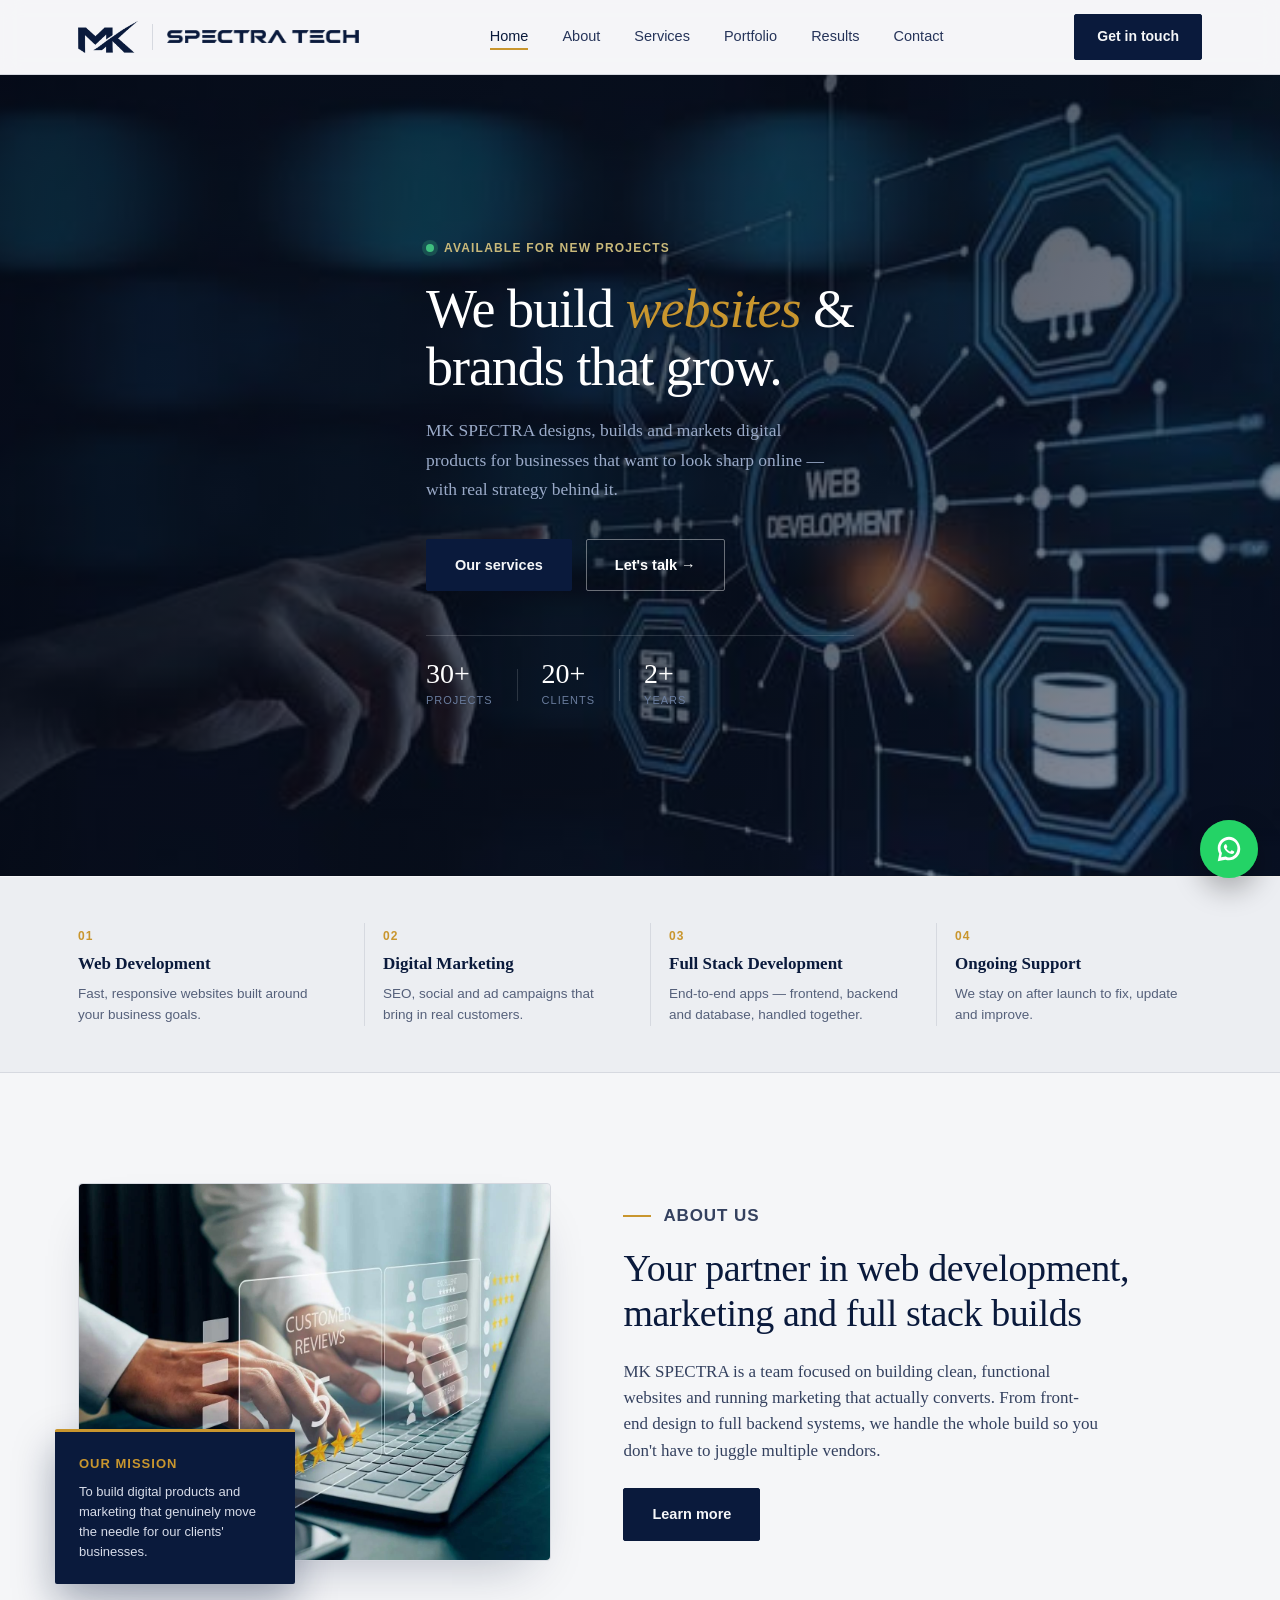
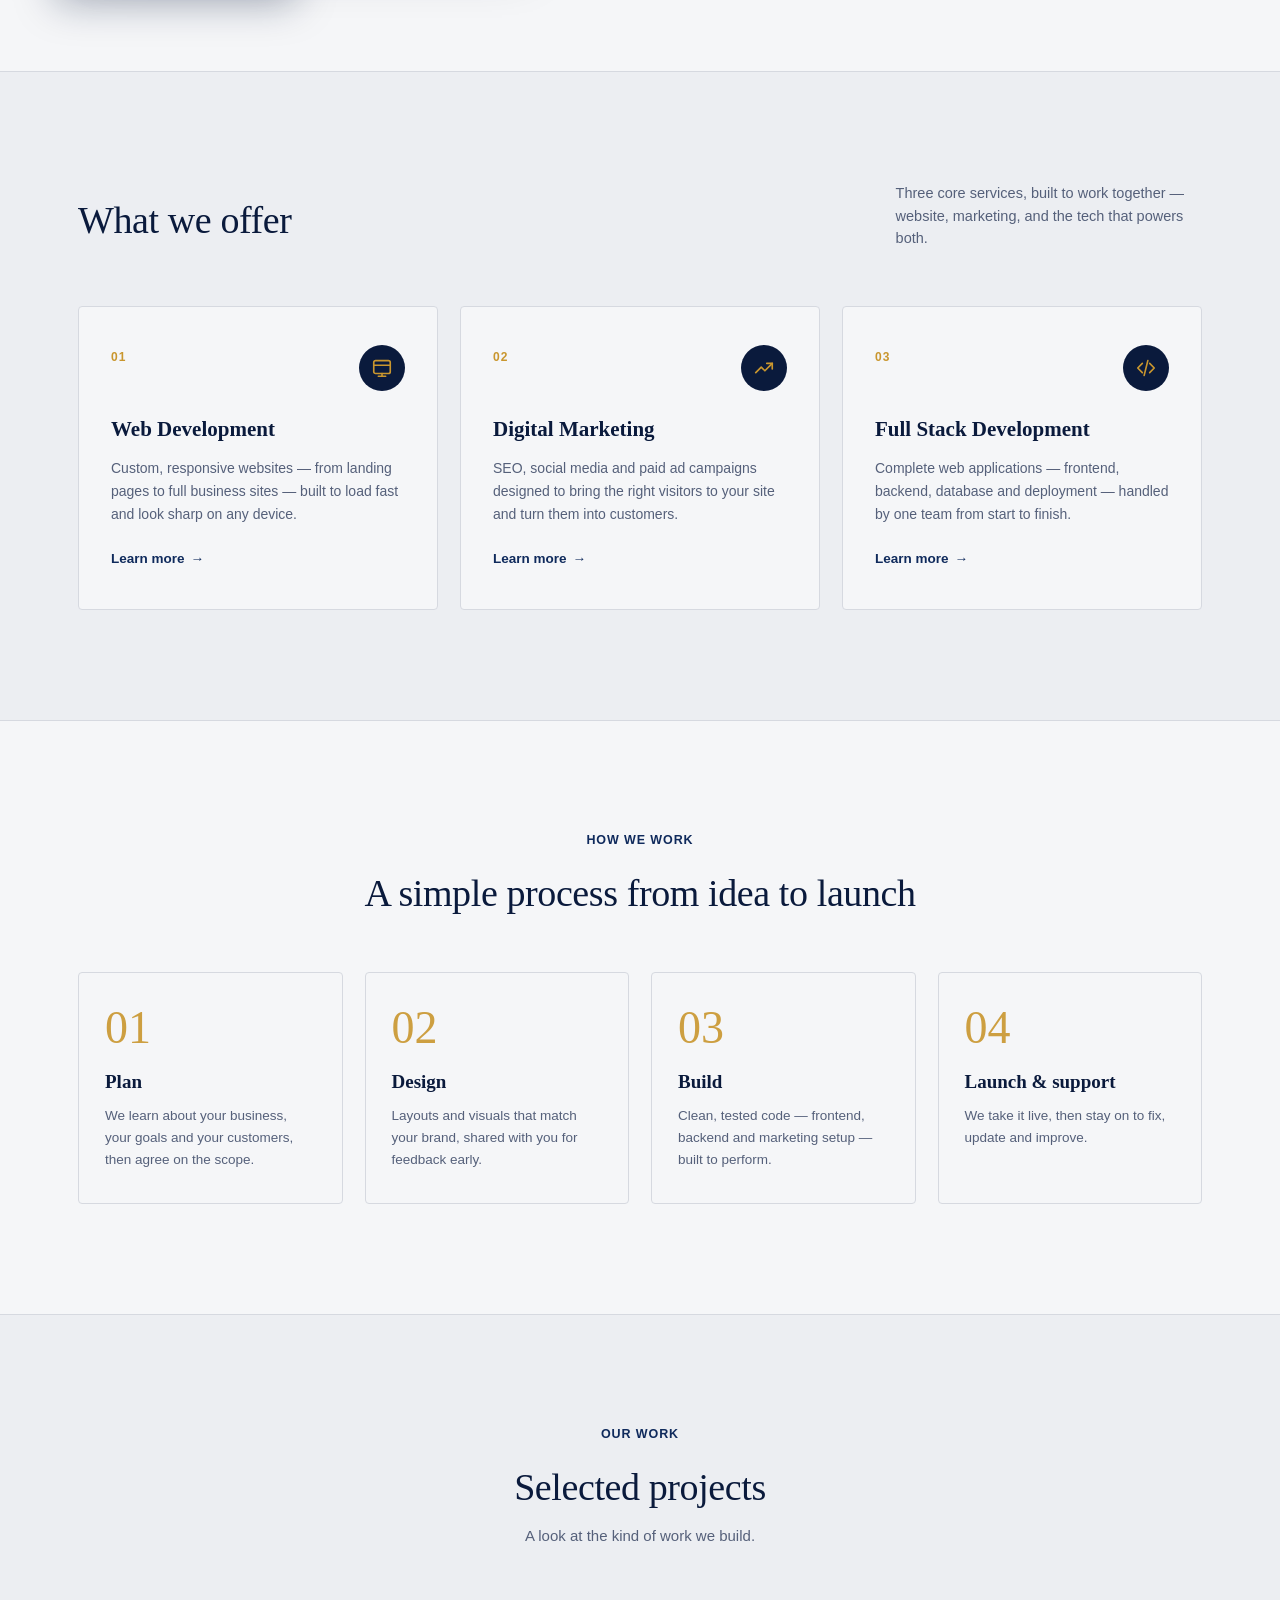
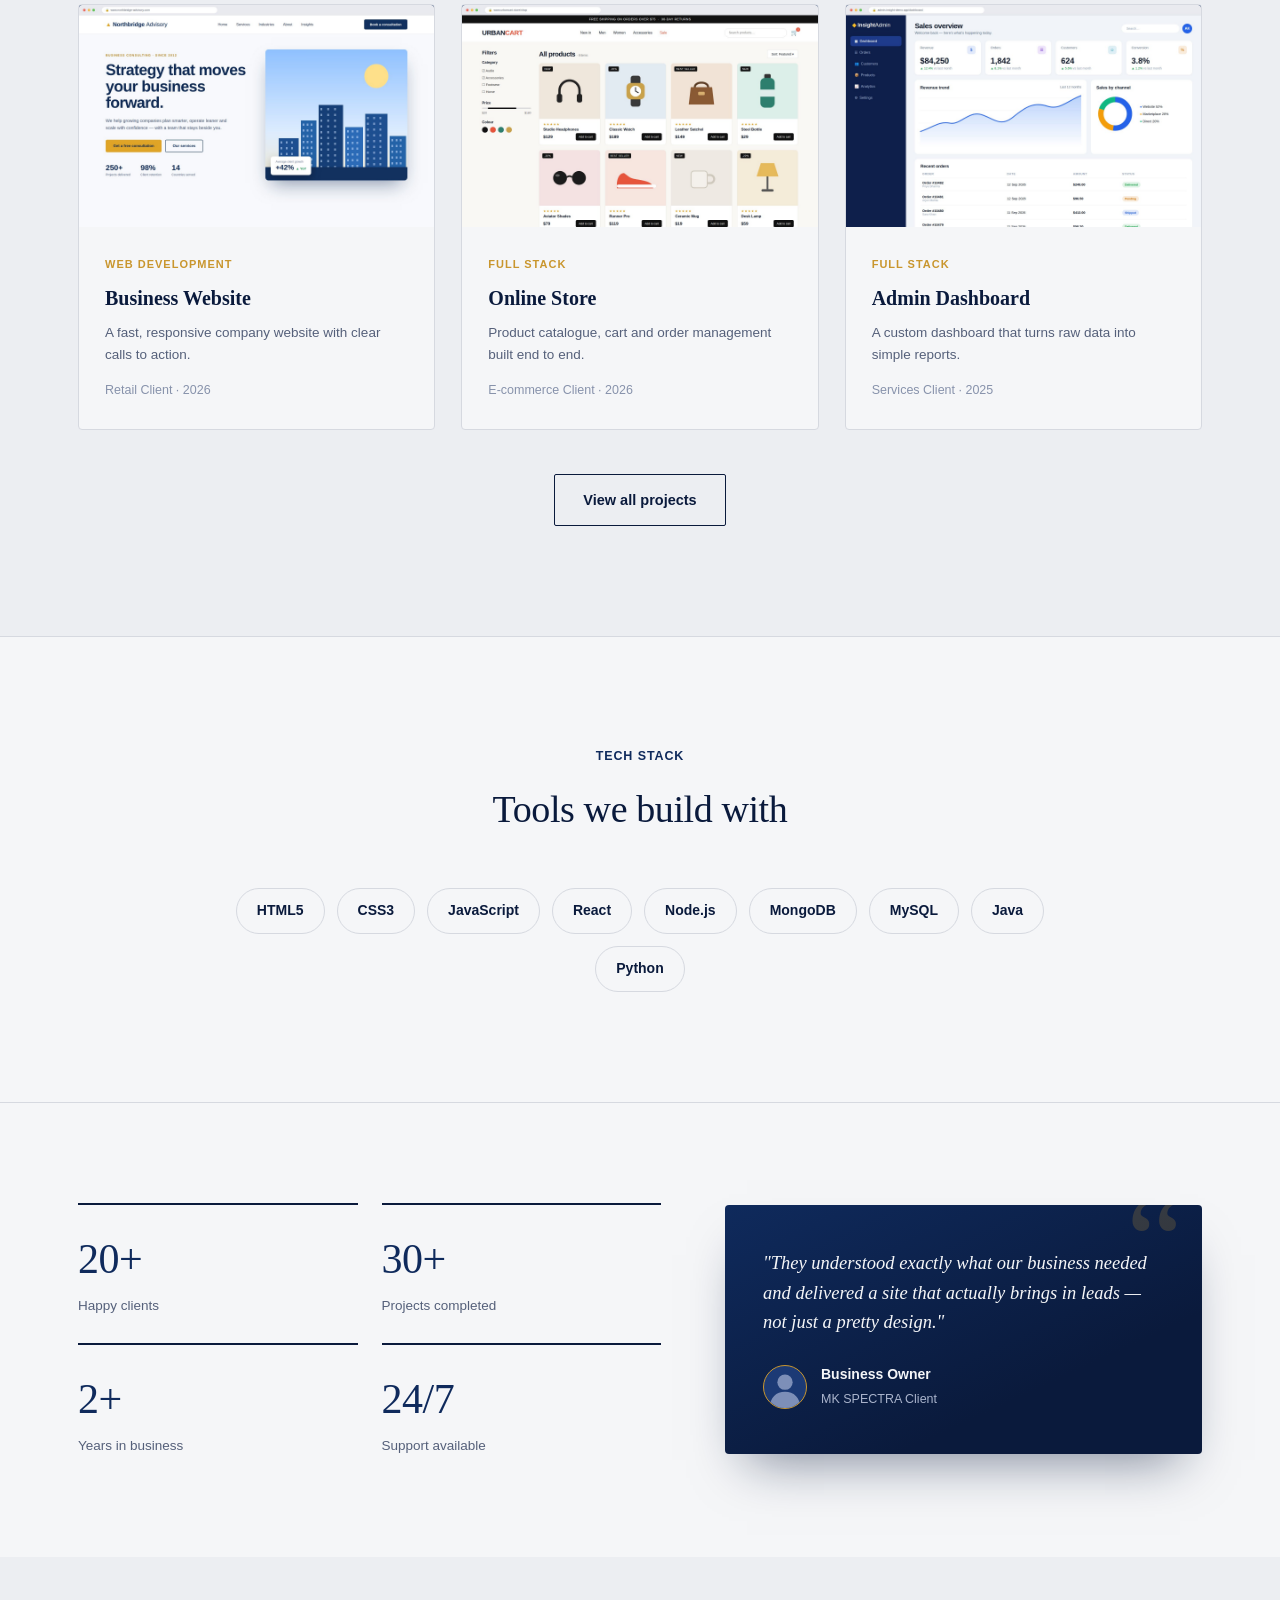
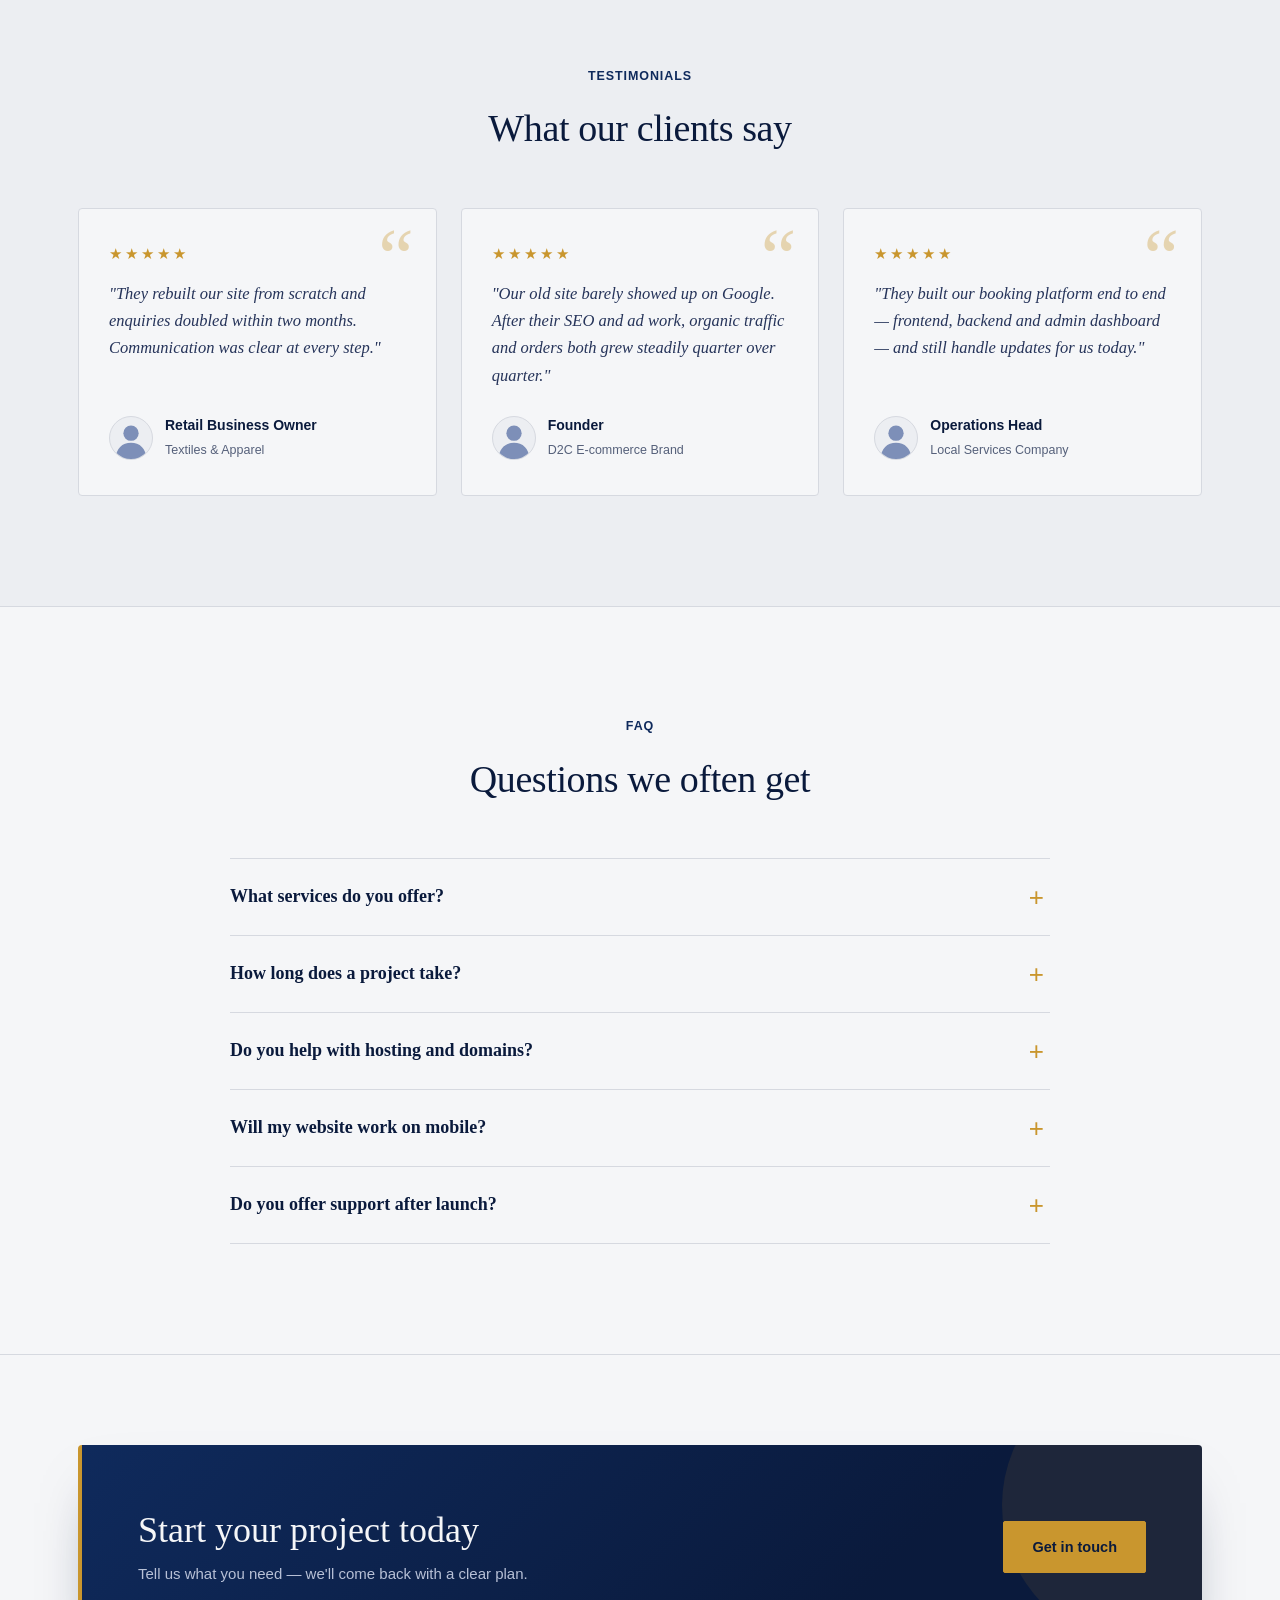
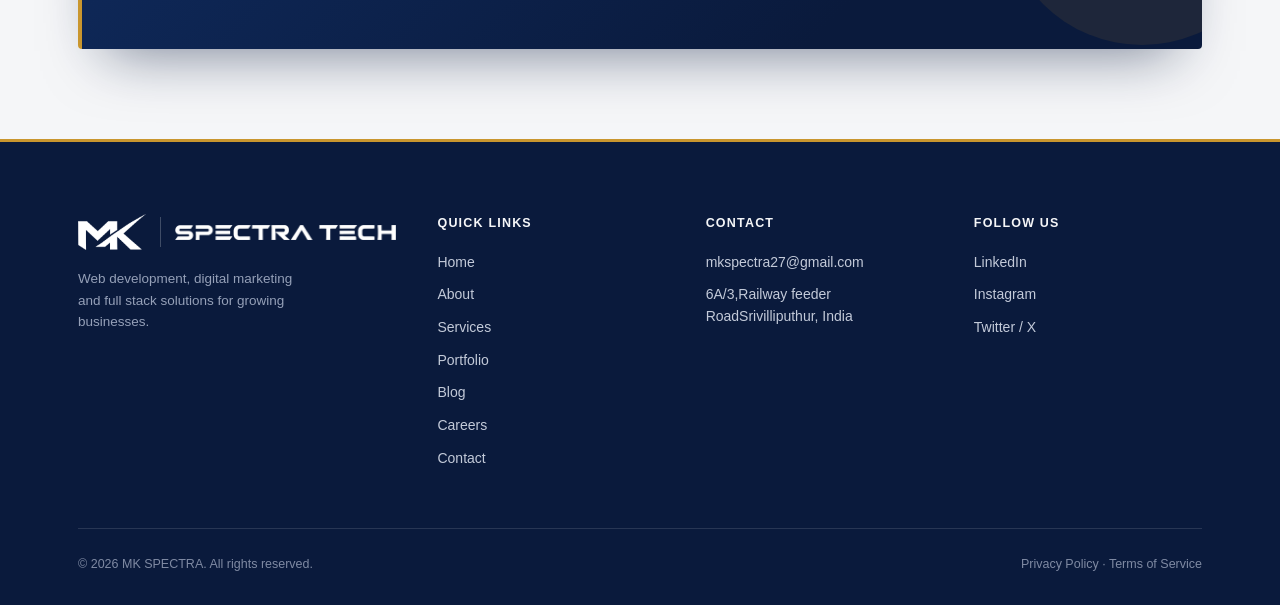
==== commit 154455c1: "Remove team section and update contact information Removed the team section and updated the contact " ====
--- a/mk-spectra-complete/website/index.html
+++ b/mk-spectra-complete/website/index.html
@@ -214,58 +214,6 @@
       </div></div>
   </div>
 </section>
-<section class="sec alt" id="team">
-  <style>
-    #team .tm-list{display:flex;flex-direction:column;gap:56px;margin-top:40px}
-    #team .tm-row{display:grid;grid-template-columns:minmax(0,5fr) minmax(0,6fr);gap:48px;align-items:center}
-    #team .tm-row.tm-rev .tm-photo{order:2}
-    #team .tm-photo{position:relative;aspect-ratio:4/5;width:100%;max-width:400px;justify-self:center;border-radius:18px;overflow:hidden;background:#0f2a5c;box-shadow:0 18px 40px rgba(15,42,92,.18)}
-    #team .tm-photo svg,#team .tm-photo img{width:100%;height:100%;object-fit:cover;object-position:center top;display:block}
-    #team .tm-info{max-width:520px}
-    #team .tm-rev .tm-info{margin-left:auto}
-    #team .tm-role{display:inline-block;font-size:.78rem;font-weight:600;letter-spacing:.08em;text-transform:uppercase;color:#2f5bd0;background:rgba(47,91,208,.1);padding:6px 12px;border-radius:999px}
-    #team .tm-info h3{font-size:1.9rem;line-height:1.2;margin:14px 0 10px}
-    #team .tm-info p{line-height:1.7;opacity:.85;margin:0}
-    @media (max-width:820px){
-      #team .tm-list{gap:40px}
-      #team .tm-row{grid-template-columns:1fr;gap:20px}
-      #team .tm-row.tm-rev .tm-photo{order:0}
-      #team .tm-rev .tm-info{margin-left:0}
-    }
-  </style>
-  <div class="wrap">
-    <div class="center-head reveal">
-      <p class="eyebrow sans">Our team</p>
-      <h2 class="title">The people behind MK SPECTRA</h2>
-    </div>
-    <div class="tm-list">
-    <article class="tm-row reveal" data-d="0">
-      <div class="tm-photo"><svg viewBox="0 0 200 200" preserveAspectRatio="xMidYMid slice" aria-hidden="true"><rect width="200" height="200" fill="#0f2a5c"/><circle cx="100" cy="78" r="34" fill="#7d8fb8"/><path d="M28 200c0-46 30-70 72-70s72 24 72 70z" fill="#7d8fb8"/></svg></div>
-      <div class="tm-info">
-        <span class="tm-role">President</span>
-        <h3>Mariappan V</h3>
-        <p>Leads the vision and direction of MK SPECTRA, making sure every project is delivered with quality and a clear focus on client results.</p>
-      </div>
-    </article>
-    <article class="tm-row tm-rev reveal" data-d="1">
-      <div class="tm-photo"><img src="assets/team/karuppasamy.jpg" alt="Karuppasamy M, Vice President" width="696" height="696" loading="lazy"></div>
-      <div class="tm-info">
-        <span class="tm-role">Vice President</span>
-        <h3>Karuppasamy M</h3>
-        <p>Oversees day-to-day delivery across web development and full stack projects, keeping teams aligned and timelines on track.</p>
-      </div>
-    </article>
-    <article class="tm-row reveal" data-d="2">
-      <div class="tm-photo"><img src="assets/team/krishnakumar.jpg" alt="Krishnakumar, Digital Marketing Head" width="696" height="696" loading="lazy"></div>
-      <div class="tm-info">
-        <span class="tm-role">Digital Marketing Head</span>
-        <h3>Krishnakumar</h3>
-        <p>Runs marketing strategy and campaigns that bring real traffic and enquiries, turning visitors into customers.</p>
-      </div>
-    </article>
-    </div>
-  </div>
-</section>
 <section class="sec" id="faq">
   <div class="wrap">
     <div class="center-head reveal">
@@ -314,7 +262,7 @@
         <h5>Contact</h5>
         <ul>
           <li><a href="mailto:mkspectra27@gmail.com">mkspectra27@gmail.com</a></li>
-          <li>Srivilliputhur, India</li>
+          <li>6A/3,Railway feeder RoadSrivilliputhur, India</li>
         </ul>
       </div>
       <div>
@@ -334,4 +282,4 @@
 </footer>
 <script src="script.js"></script>
 </body>
-</html>+</html>
